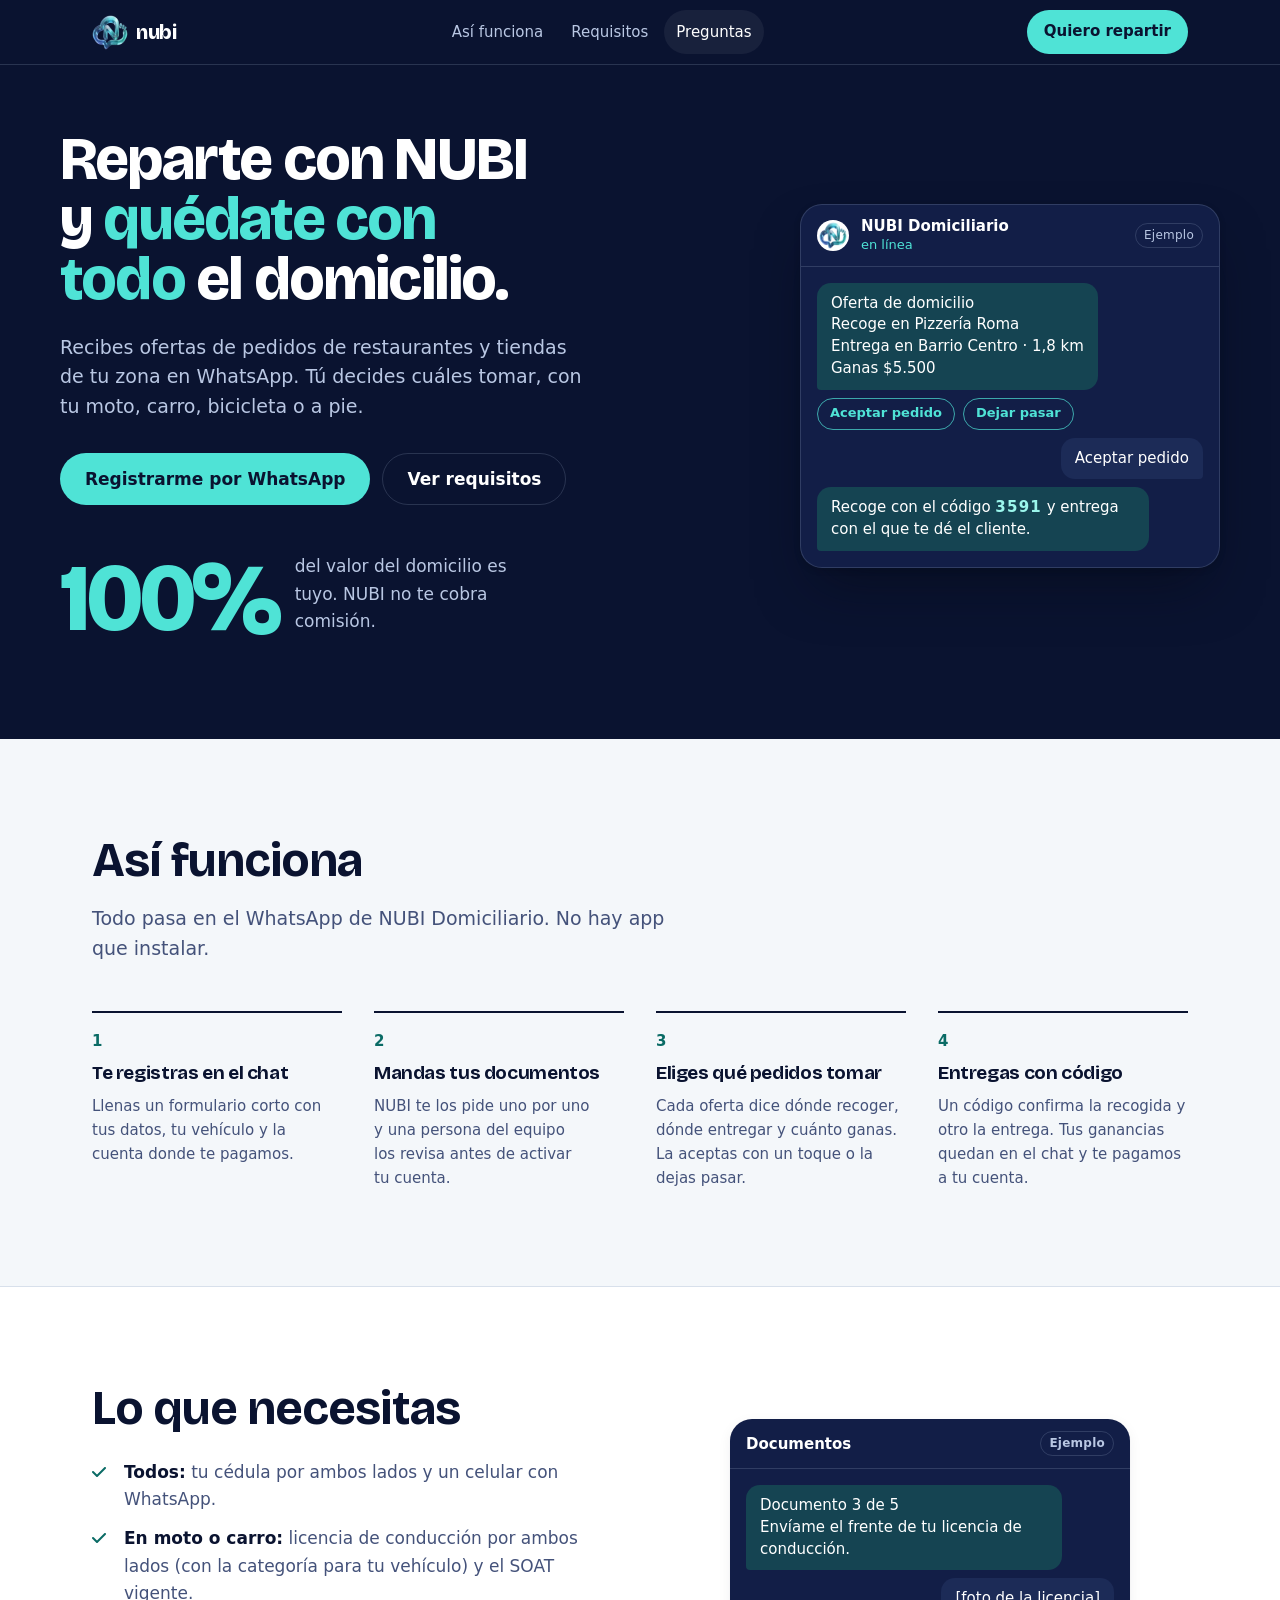
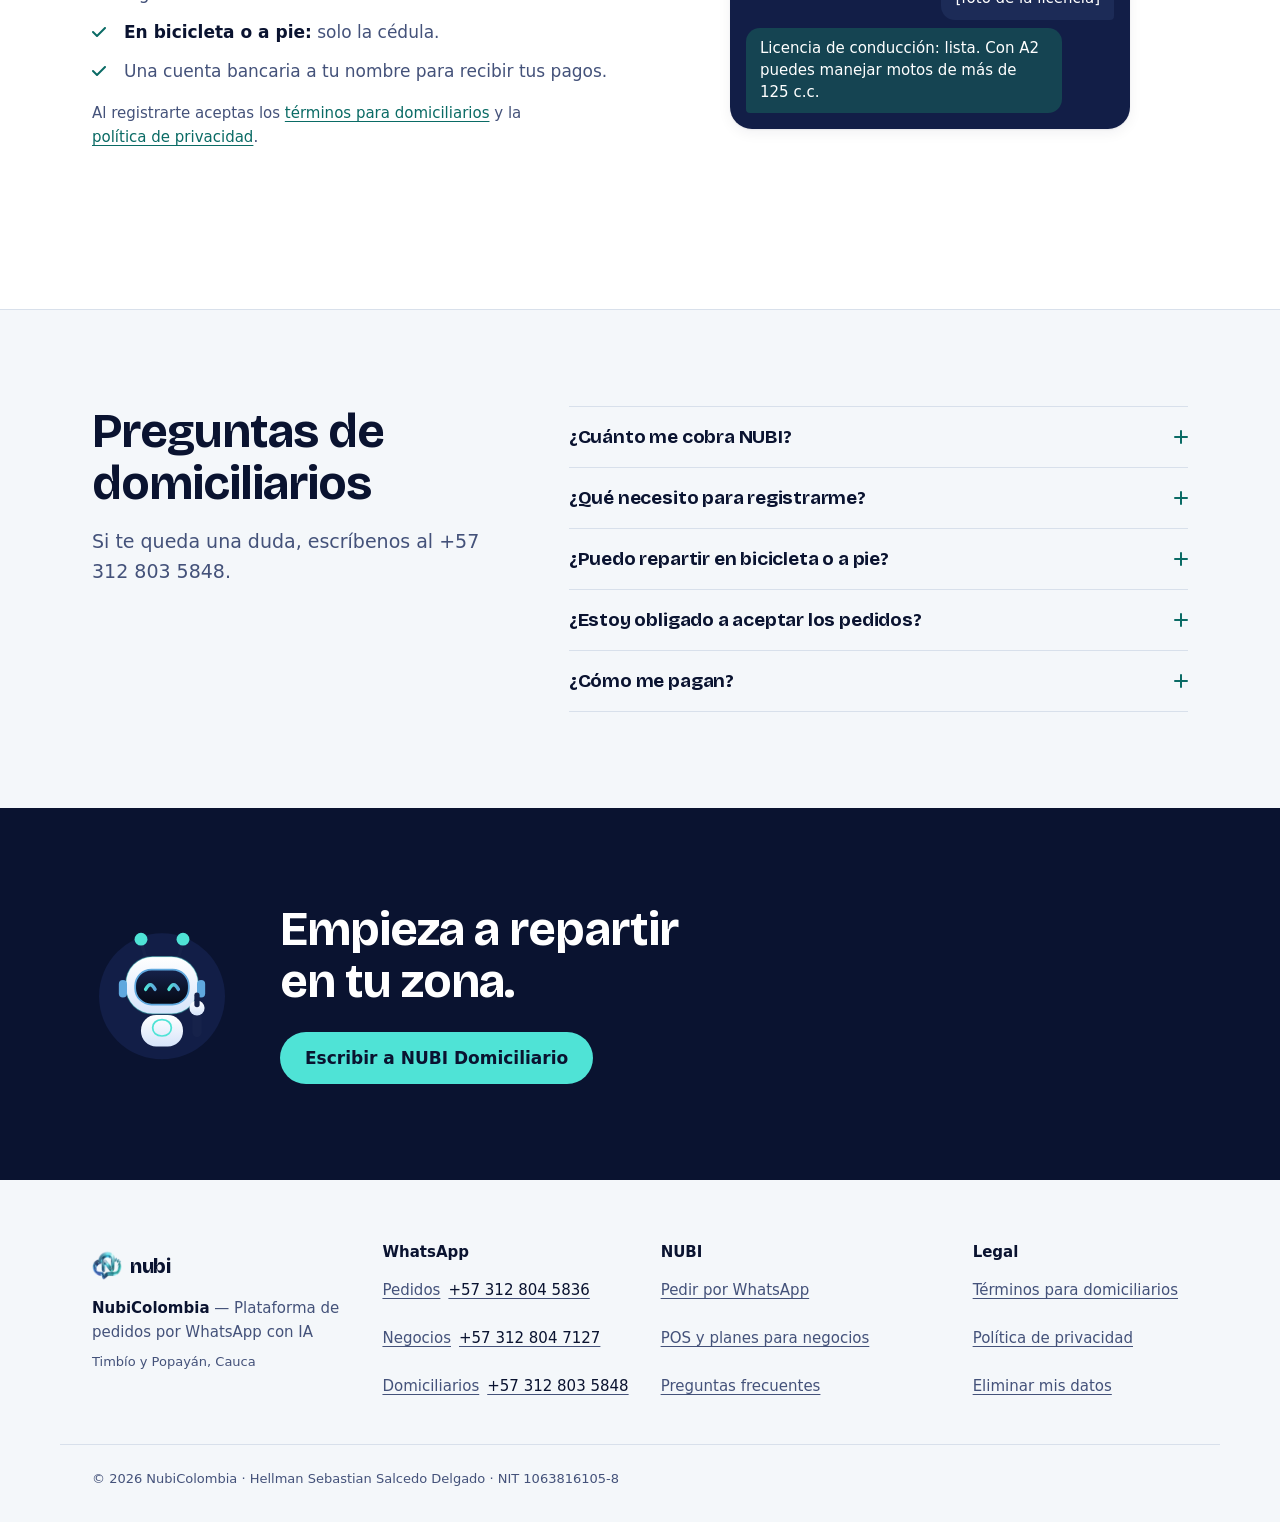
==== domiciliarios.html @ 4eaf1a68 "feat(sitio): páginas de negocios y domiciliarios, formas de pedir, preguntas frecuentes y SEO local " ====
<!doctype html>
<html lang="es-CO">
<head>
  <meta charset="UTF-8" />
  <meta name="viewport" content="width=device-width, initial-scale=1.0" />
  <meta name="color-scheme" content="light" />
  <script>document.documentElement.classList.add("js");</script>
  <title>Trabaja como domiciliario en Timbío y Popayán · NUBI</title>
  <meta name="description" content="Reparte con tu moto, carro, bicicleta o a pie y quédate con el 100% del domicilio: NUBI no cobra comisión. Te registras por WhatsApp y eliges qué pedidos tomar." />
  <link rel="canonical" href="https://nubicolombia.com/domiciliarios" />
  <meta name="robots" content="index, follow, max-image-preview:large" />

  <meta property="og:url" content="https://nubicolombia.com/domiciliarios" />
  <meta property="og:type" content="website" />
  <meta property="og:site_name" content="NubiColombia" />
  <meta property="og:locale" content="es_CO" />
  <meta property="og:title" content="Reparte con NUBI y quédate con el 100% del domicilio" />
  <meta property="og:description" content="Sin comisión. Te registras por WhatsApp y eliges qué pedidos tomar." />
  <meta property="og:image" content="https://nubicolombia.com/assets/og-cover.jpg" />
  <meta property="og:image:width" content="1200" />
  <meta property="og:image:height" content="630" />
  <meta name="twitter:card" content="summary_large_image" />
  <meta name="twitter:title" content="Reparte con NUBI" />
  <meta name="twitter:description" content="Quédate con el 100% del domicilio. Sin comisión." />
  <meta name="twitter:image" content="https://nubicolombia.com/assets/og-cover.jpg" />

  <meta name="theme-color" content="#0A1330" />
  <meta name="nubi-api" content="https://jaybird-dominion-habitant.ngrok-free.dev" />
  <link rel="icon" href="assets/favicon-32.png" sizes="32x32" type="image/png" />
  <link rel="apple-touch-icon" href="assets/apple-touch-icon.png" />
  <link rel="preload" href="assets/fonts/bricolage-grotesque-latin-v2.woff2" as="font" type="font/woff2" crossorigin />
  <link rel="stylesheet" href="styles.css" />

  <script type="application/ld+json">
  {
    "@context": "https://schema.org",
    "@graph": [
      {
        "@type": "BreadcrumbList",
        "itemListElement": [
          { "@type": "ListItem", "position": 1, "name": "Inicio", "item": "https://nubicolombia.com/" },
          { "@type": "ListItem", "position": 2, "name": "Domiciliarios", "item": "https://nubicolombia.com/domiciliarios" }
        ]
      },
      {
        "@type": "FAQPage",
        "mainEntity": [
          { "@type": "Question", "name": "¿Cuánto me cobra NUBI?", "acceptedAnswer": { "@type": "Answer", "text": "Nada. Te quedas con el 100% del valor del domicilio; NUBI no te cobra comisión." } },
          { "@type": "Question", "name": "¿Qué necesito para registrarme?", "acceptedAnswer": { "@type": "Answer", "text": "Tu cédula por ambos lados. Si repartes en moto o carro, también tu licencia de conducción por ambos lados y el SOAT vigente. Una persona del equipo revisa tus documentos antes de activar tu cuenta." } },
          { "@type": "Question", "name": "¿Puedo repartir en bicicleta o a pie?", "acceptedAnswer": { "@type": "Answer", "text": "Sí. En bicicleta o a pie solo necesitas tu cédula." } },
          { "@type": "Question", "name": "¿Estoy obligado a aceptar los pedidos?", "acceptedAnswer": { "@type": "Answer", "text": "No. Cada oferta te muestra dónde recoger, dónde entregar y cuánto ganas, y tú decides si la tomas o la dejas pasar." } },
          { "@type": "Question", "name": "¿Cómo me pagan?", "acceptedAnswer": { "@type": "Answer", "text": "Ves tus ganancias en el chat y te pagamos a la cuenta bancaria que registras, que confirmas tú mismo por WhatsApp." } }
        ]
      }
    ]
  }
  </script>
</head>
<body>
  <a class="skip-link" href="#contenido">Saltar al contenido</a>

  <nav class="site-nav" aria-label="Principal">
    <div class="nav-inner">
      <a class="logo" href="/" aria-label="NUBI, inicio">
        <img src="assets/logo-nubi-72.webp" alt="" width="36" height="35" />
        <span>nubi</span>
      </a>
      <div class="nav-links">
        <a href="#asi-funciona">Así funciona</a>
        <a href="#requisitos">Requisitos</a>
        <a href="#preguntas">Preguntas</a>
      </div>
      <a class="btn btn-primary btn-small" data-wa-text="Hola, quiero ser domiciliario en NUBI" data-wa-channel="domiciliarios" href="https://wa.me/573128035848?text=Hola%2C%20quiero%20ser%20domiciliario%20en%20NUBI" target="_blank" rel="noopener">Quiero repartir</a>
    </div>
  </nav>

  <main id="contenido" tabindex="-1">

    <header class="page-hero band-night">
      <div class="page-hero-inner">
        <div>
          <h1>Reparte con NUBI y <em>quédate con todo</em> el domicilio.</h1>
          <p class="hero-sub">Recibes ofertas de pedidos de restaurantes y tiendas de tu zona en WhatsApp. Tú decides cuáles tomar, con tu moto, carro, bicicleta o a pie.</p>
          <div class="hero-ctas">
            <a class="btn btn-primary" data-wa-text="Hola, quiero ser domiciliario en NUBI" data-wa-channel="domiciliarios" href="https://wa.me/573128035848?text=Hola%2C%20quiero%20ser%20domiciliario%20en%20NUBI" target="_blank" rel="noopener">Registrarme por WhatsApp</a>
            <a class="btn btn-ghost" href="#requisitos">Ver requisitos</a>
          </div>
          <div class="big-fact-wrap" style="margin-top: var(--s-7)">
            <span class="big-fact">100%</span>
            <p>del valor del domicilio es tuyo. NUBI no te cobra comisión.</p>
          </div>
        </div>
        <div aria-hidden="true">
          <div class="chat">
            <div class="chat-head">
              <img src="assets/logo-nubi-72.webp" alt="" width="32" height="31" />
              <div class="chat-id"><span class="chat-name">NUBI Domiciliario</span><span class="chat-status">en línea</span></div>
              <span class="chat-tag">Ejemplo</span>
            </div>
            <div class="screen-body">
              <div class="bubble out">Oferta de domicilio<br />Recoge en Pizzería Roma<br />Entrega en Barrio Centro · 1,8 km<br />Ganas $5.500</div>
              <div class="option-row"><span class="option">Aceptar pedido</span><span class="option">Dejar pasar</span></div>
              <div class="bubble in">Aceptar pedido</div>
              <div class="bubble out">Recoge con el código <b class="code-inline">3591</b> y entrega con el que te dé el cliente.</div>
            </div>
          </div>
        </div>
      </div>
    </header>

    <section id="asi-funciona" class="section" aria-labelledby="how-title">
      <div class="wrap">
        <div class="section-head">
          <h2 id="how-title">Así funciona</h2>
          <p>Todo pasa en el WhatsApp de NUBI Domiciliario. No hay app que instalar.</p>
        </div>
        <ol class="journey">
          <li>
            <h3>Te registras en el chat</h3>
            <p>Llenas un formulario corto con tus datos, tu vehículo y la cuenta donde te pagamos.</p>
          </li>
          <li>
            <h3>Mandas tus documentos</h3>
            <p>NUBI te los pide uno por uno y una persona del equipo los revisa antes de activar tu cuenta.</p>
          </li>
          <li>
            <h3>Eliges qué pedidos tomar</h3>
            <p>Cada oferta dice dónde recoger, dónde entregar y cuánto ganas. La aceptas con un toque o la dejas pasar.</p>
          </li>
          <li>
            <h3>Entregas con código</h3>
            <p>Un código confirma la recogida y otro la entrega. Tus ganancias quedan en el chat y te pagamos a tu cuenta.</p>
          </li>
        </ol>
      </div>
    </section>

    <section id="requisitos" class="section section-roles" aria-labelledby="req-title">
      <div class="wrap">
        <article class="feature">
          <div class="feature-copy">
            <h2 id="req-title" style="font-size: var(--t-2xl); margin-bottom: var(--s-5)">Lo que necesitas</h2>
            <ul class="check-list">
              <li><b>Todos:</b> tu cédula por ambos lados y un celular con WhatsApp.</li>
              <li><b>En moto o carro:</b> licencia de conducción por ambos lados (con la categoría para tu vehículo) y el SOAT vigente.</li>
              <li><b>En bicicleta o a pie:</b> solo la cédula.</li>
              <li>Una cuenta bancaria a tu nombre para recibir tus pagos.</li>
            </ul>
            <p class="role-note">Al registrarte aceptas los <a href="/terminos-domiciliarios">términos para domiciliarios</a> y la <a href="/privacidad">política de privacidad</a>.</p>
          </div>
          <div class="role-screen" aria-hidden="true">
            <div class="screen">
              <div class="screen-head">Documentos <span class="chat-tag">Ejemplo</span></div>
              <div class="screen-body">
                <div class="bubble out">Documento 3 de 5<br />Envíame el frente de tu licencia de conducción.</div>
                <div class="bubble in">[foto de la licencia]</div>
                <div class="bubble out">Licencia de conducción: lista. Con A2 puedes manejar motos de más de 125 c.c.</div>
              </div>
            </div>
          </div>
        </article>
      </div>
    </section>

    <section id="preguntas" class="section section-faq" aria-labelledby="faq-title">
      <div class="wrap faq-wrap">
        <div class="section-head">
          <h2 id="faq-title">Preguntas de domiciliarios</h2>
          <p>Si te queda una duda, escríbenos al +57 312 803 5848.</p>
        </div>
        <div class="faq">
          <details>
            <summary>¿Cuánto me cobra NUBI?</summary>
            <p>Nada. Te quedas con el 100% del valor del domicilio; NUBI no te cobra comisión.</p>
          </details>
          <details>
            <summary>¿Qué necesito para registrarme?</summary>
            <p>Tu cédula por ambos lados. Si repartes en moto o carro, también tu licencia de conducción por ambos lados y el SOAT vigente. Una persona del equipo revisa tus documentos antes de activar tu cuenta.</p>
          </details>
          <details>
            <summary>¿Puedo repartir en bicicleta o a pie?</summary>
            <p>Sí. En bicicleta o a pie solo necesitas tu cédula.</p>
          </details>
          <details>
            <summary>¿Estoy obligado a aceptar los pedidos?</summary>
            <p>No. Cada oferta te muestra dónde recoger, dónde entregar y cuánto ganas, y tú decides si la tomas o la dejas pasar.</p>
          </details>
          <details>
            <summary>¿Cómo me pagan?</summary>
            <p>Ves tus ganancias en el chat y te pagamos a la cuenta bancaria que registras, que confirmas tú mismo por WhatsApp.</p>
          </details>
        </div>
      </div>
    </section>

    <section class="closing band-night" aria-labelledby="close-title">
      <div class="wrap closing-inner">
        <img class="closing-mascot" src="assets/nubi-bot-static.svg" alt="" width="160" height="160" loading="lazy" decoding="async" />
        <div class="closing-copy">
          <h2 id="close-title">Empieza a repartir en tu zona.</h2>
          <a class="btn btn-primary" data-wa-text="Hola, quiero ser domiciliario en NUBI" data-wa-channel="domiciliarios" href="https://wa.me/573128035848?text=Hola%2C%20quiero%20ser%20domiciliario%20en%20NUBI" target="_blank" rel="noopener">Escribir a NUBI Domiciliario</a>
        </div>
      </div>
    </section>
  </main>

  <footer class="site-footer">
    <div class="wrap footer-grid">
      <div class="footer-brand">
        <a class="logo" href="/" aria-label="NUBI, inicio">
          <img src="assets/logo-nubi-72.webp" alt="" width="30" height="29" loading="lazy" decoding="async" />
          <span>nubi</span>
        </a>
        <p><strong>NubiColombia</strong> — Plataforma de pedidos por WhatsApp con IA</p>
        <p class="footer-where">Timbío y Popayán, Cauca</p>
      </div>
      <div class="footer-col">
        <h2 class="footer-title">WhatsApp</h2>
        <ul>
          <li><a data-wa-text="Hola, quiero pedir algo" href="https://wa.me/573128045836?text=Hola%2C%20quiero%20pedir%20algo" target="_blank" rel="noopener">Pedidos <span data-wa-display="pedidos">+57 312 804 5836</span></a></li>
          <li><a data-wa-text="Hola, quiero registrar mi negocio en NUBI" data-wa-channel="negocios" href="https://wa.me/573128047127?text=Hola%2C%20quiero%20registrar%20mi%20negocio%20en%20NUBI" target="_blank" rel="noopener">Negocios <span data-wa-display="negocios">+57 312 804 7127</span></a></li>
          <li><a data-wa-text="Hola, quiero ser domiciliario en NUBI" data-wa-channel="domiciliarios" href="https://wa.me/573128035848?text=Hola%2C%20quiero%20ser%20domiciliario%20en%20NUBI" target="_blank" rel="noopener">Domiciliarios <span data-wa-display="domiciliarios">+57 312 803 5848</span></a></li>
        </ul>
      </div>
      <div class="footer-col">
        <h2 class="footer-title">NUBI</h2>
        <ul>
          <li><a href="/">Pedir por WhatsApp</a></li>
          <li><a href="/negocios">POS y planes para negocios</a></li>
          <li><a href="/#preguntas">Preguntas frecuentes</a></li>
        </ul>
      </div>
      <div class="footer-col">
        <h2 class="footer-title">Legal</h2>
        <ul>
          <li><a href="/terminos-domiciliarios">Términos para domiciliarios</a></li>
          <li><a href="/privacidad">Política de privacidad</a></li>
          <li><a href="/privacidad#eliminacion">Eliminar mis datos</a></li>
        </ul>
      </div>
    </div>
    <div class="wrap footer-base">© 2026 NubiColombia · Hellman Sebastian Salcedo Delgado · NIT 1063816105-8</div>
  </footer>

  <script src="script.js" defer></script>
</body>
</html>
---- styles.css ----
/* =========================================================================
   NUBI — landing
   Fondo claro para leer al sol en el celular; bandas azul noche (el color
   del logo) en la portada y el cierre. El cian marca acciones y estados.
   Las páginas legales usan legal.css hasta su propio rediseño.
   ========================================================================= */

@font-face {
  font-family: 'Bricolage Grotesque';
  font-style: normal;
  font-weight: 600 800;
  font-display: swap;
  src: url('assets/fonts/bricolage-grotesque-latin-v2.woff2') format('woff2');
  unicode-range: U+0000-00FF, U+0131, U+0152-0153, U+02BB-02BC, U+02C6, U+02DA, U+02DC, U+0304, U+0308, U+0329, U+2000-206F, U+20AC, U+2122, U+2191, U+2193, U+2212, U+2215, U+FEFF, U+FFFD;
}

:root {
  /* Superficies claras */
  --paper: #F4F7FA;
  --surface: #FFFFFF;
  --ink: #0A1330;
  --ink-2: #44527A;
  --line: #D8E0EB;
  --line-strong: #B4C2D6;

  /* Banda noche */
  --night: #0A1330;
  --night-2: #121E47;
  --night-3: #1C2B57;
  --on-night: #FFFFFF;
  --on-night-2: #B9C7E3;
  --line-night: rgba(185, 199, 227, 0.18);

  /* Acción y estado */
  --cyan: #4FE3D6;
  --cyan-soft: #9BF6EC;
  --teal: #0A6B65;
  --teal-strong: #064F4A;
  --bubble-in: #1C2B57;
  --bubble-out: #154452;

  /* Tipografía */
  --font-display: 'Bricolage Grotesque', system-ui, sans-serif;
  --font-body: system-ui, -apple-system, 'Segoe UI', Roboto, 'Helvetica Neue', Arial, sans-serif;
  --t-xs: 0.8125rem;
  --t-sm: 0.9375rem;
  --t-base: 1.0625rem;
  --t-lg: 1.1875rem;
  --t-xl: clamp(1.375rem, 1.15rem + 0.9vw, 1.75rem);
  --t-2xl: clamp(1.875rem, 1.35rem + 2.2vw, 3rem);
  --t-3xl: clamp(2.5rem, 1.5rem + 3.6vw, 4.5rem);

  /* Espacio (escala de 4 px) */
  --s-1: 4px;
  --s-2: 8px;
  --s-3: 12px;
  --s-4: 16px;
  --s-5: 24px;
  --s-6: 32px;
  --s-7: 48px;
  --s-8: 64px;
  --s-9: 96px;
  --gutter: clamp(16px, 4vw, 32px);
  --max: 1160px;

  /* Forma */
  --r-sm: 8px;
  --r-md: 14px;
  --r-lg: 22px;
  --r-pill: 999px;
  --shadow-1: 0 1px 2px rgba(10, 19, 48, 0.06), 0 4px 14px rgba(10, 19, 48, 0.06);
  --shadow-2: 0 2px 6px rgba(5, 9, 20, 0.18), 0 28px 56px -16px rgba(5, 9, 20, 0.55);

  /* Movimiento */
  --ease-out: cubic-bezier(0.16, 1, 0.3, 1);
  --dur-1: 160ms;
  --dur-2: 280ms;
  --dur-3: 420ms;
}

/* ---------- base ---------- */
*, *::before, *::after { box-sizing: border-box; }
html { scroll-behavior: smooth; scroll-padding-top: 80px; -webkit-text-size-adjust: 100%; }
body {
  margin: 0;
  background: var(--paper);
  color: var(--ink);
  font-family: var(--font-body);
  font-size: var(--t-base);
  line-height: 1.6;
  -webkit-font-smoothing: antialiased;
  text-rendering: optimizeLegibility;
}
h1, h2, h3 {
  font-family: var(--font-display);
  font-weight: 700;
  line-height: 1.08;
  letter-spacing: -0.02em;
  text-wrap: balance;
  margin: 0;
}
p { margin: 0; text-wrap: pretty; }
ul, ol { margin: 0; padding: 0; list-style: none; }
img, svg { display: block; max-width: 100%; }
a { color: var(--teal); text-underline-offset: 3px; text-decoration-thickness: 1px; }
a:hover { color: var(--teal-strong); }
button, input { font: inherit; color: inherit; }
::selection { background: var(--cyan); color: var(--night); }
:focus { outline: none; }
:focus-visible { outline: 2px solid var(--teal); outline-offset: 3px; border-radius: var(--r-sm); }
.band-night :focus-visible, .site-nav :focus-visible { outline-color: var(--cyan); }
main:focus { outline: none; }

.sr-only {
  position: absolute; width: 1px; height: 1px; padding: 0; margin: -1px;
  overflow: hidden; clip: rect(0 0 0 0); white-space: nowrap; border: 0;
}
.wrap { max-width: var(--max); margin: 0 auto; padding: 0 var(--gutter); }

.skip-link {
  position: absolute; left: var(--s-4); top: var(--s-3); z-index: 100;
  padding: var(--s-3) var(--s-4); border-radius: var(--r-sm);
  background: var(--cyan); color: var(--night); font-weight: 600; text-decoration: none;
  transform: translateY(-160%);
  transition: transform var(--dur-1) var(--ease-out);
}
.skip-link:focus { transform: none; }

/* ---------- botones ---------- */
.btn {
  display: inline-flex;
  align-items: center;
  justify-content: center;
  gap: var(--s-2);
  min-height: 52px;
  padding: 0 var(--s-5);
  border: 1px solid transparent;
  border-radius: var(--r-pill);
  font-weight: 650;
  font-size: var(--t-base);
  line-height: 1.3;
  text-align: center;
  text-decoration: none;
  cursor: pointer;
  -webkit-tap-highlight-color: transparent;
  transition: background-color var(--dur-1) var(--ease-out), border-color var(--dur-1) var(--ease-out), color var(--dur-1) var(--ease-out), transform var(--dur-1) var(--ease-out);
}
.btn:active { transform: scale(0.97); }
.btn-small { min-height: 44px; padding: 0 var(--s-4); font-size: var(--t-sm); }
/* Primario: cian sobre noche */
.btn-primary { background: var(--cyan); color: var(--night); }
.btn-primary:hover { background: var(--cyan-soft); color: var(--night); }
/* Secundario sobre noche */
.btn-ghost { color: var(--on-night); border-color: var(--line-night); }
.btn-ghost:hover { color: var(--on-night); border-color: var(--on-night-2); background: rgba(255, 255, 255, 0.06); }
/* Primario sobre claro */
.btn-dark { background: var(--night); color: var(--on-night); }
.btn-dark:hover { background: var(--night-3); color: var(--on-night); }

/* ---------- navegación ---------- */
.site-nav {
  position: sticky;
  top: 0;
  z-index: 20;
  background: var(--night);
  border-bottom: 1px solid var(--line-night);
}
.nav-inner {
  display: flex;
  align-items: center;
  justify-content: space-between;
  gap: var(--s-5);
  max-width: var(--max);
  margin: 0 auto;
  padding: var(--s-2) var(--gutter);
  min-height: 64px;
}
.logo {
  display: inline-flex;
  align-items: center;
  gap: var(--s-2);
  min-height: 44px;
  font-family: var(--font-display);
  font-weight: 800;
  font-size: 1.25rem;
  letter-spacing: -0.02em;
  color: var(--on-night);
  text-decoration: none;
}
.logo:hover { color: var(--on-night); }
.nav-links { display: flex; gap: var(--s-1); }
.nav-links a {
  display: inline-flex;
  align-items: center;
  min-height: 44px;
  padding: 0 var(--s-3);
  border-radius: var(--r-pill);
  color: var(--on-night-2);
  font-size: var(--t-sm);
  text-decoration: none;
  transition: color var(--dur-1) var(--ease-out), background-color var(--dur-1) var(--ease-out);
}
.nav-links a:hover, .nav-links a[aria-current="true"] { color: var(--on-night); background: rgba(255, 255, 255, 0.06); }
@media (max-width: 760px) { .nav-links { display: none; } }

/* ---------- banda noche ---------- */
.band-night { background: var(--night); color: var(--on-night); }
.band-night h1, .band-night h2 { color: var(--on-night); }

/* ---------- portada ---------- */
.hero { padding: var(--s-8) var(--gutter) var(--s-9); }
.hero-inner {
  max-width: var(--max);
  margin: 0 auto;
  display: grid;
  grid-template-columns: minmax(0, 1.08fr) minmax(0, 0.92fr);
  grid-template-areas: "head chat" "copy chat";
  grid-template-rows: auto 1fr;
  column-gap: var(--s-8);
  row-gap: var(--s-5);
  align-items: start;
}
.hero-head { grid-area: head; }
.hero-copy { grid-area: copy; }
.hero-chat { grid-area: chat; align-self: center; }
.hero h1 {
  font-size: var(--t-3xl);
  font-weight: 800;
  line-height: 0.98;
  letter-spacing: -0.035em;
}
.hero h1 em { font-style: normal; color: var(--cyan); white-space: nowrap; }
.hero-sub { font-size: var(--t-lg); line-height: 1.55; color: var(--on-night-2); max-width: 44ch; }
.hero-ctas { display: flex; flex-wrap: wrap; gap: var(--s-3); margin-top: var(--s-6); }
.hero-proof {
  display: flex;
  flex-wrap: wrap;
  gap: var(--s-2) var(--s-5);
  margin-top: var(--s-6);
  padding-top: var(--s-5);
  border-top: 1px solid var(--line-night);
  font-size: var(--t-sm);
  color: var(--on-night-2);
}
.hero-proof li { display: inline-flex; align-items: center; gap: var(--s-2); }
.hero-proof li::before {
  content: '';
  width: 14px; height: 10px; flex: none;
  background: var(--cyan);
  -webkit-mask: url("data:image/svg+xml,%3Csvg xmlns='http://www.w3.org/2000/svg' viewBox='0 0 14 10'%3E%3Cpath d='M1 5l4 4 8-8' fill='none' stroke='black' stroke-width='2' stroke-linecap='round' stroke-linejoin='round'/%3E%3C/svg%3E") center / contain no-repeat;
          mask: url("data:image/svg+xml,%3Csvg xmlns='http://www.w3.org/2000/svg' viewBox='0 0 14 10'%3E%3Cpath d='M1 5l4 4 8-8' fill='none' stroke='black' stroke-width='2' stroke-linecap='round' stroke-linejoin='round'/%3E%3C/svg%3E") center / contain no-repeat;
}
.hero-doors { display: flex; flex-wrap: wrap; gap: 0 var(--s-5); margin-top: var(--s-3); }
.hero-doors a {
  display: inline-flex; align-items: center; min-height: 44px;
  color: var(--on-night); font-weight: 600; font-size: var(--t-sm);
  text-decoration: underline; text-decoration-color: var(--cyan); text-underline-offset: 5px;
}
.hero-doors a:hover { color: var(--cyan-soft); }

/* ---------- chat ---------- */
.chat {
  max-width: 420px;
  margin-left: auto;
  background: var(--night-2);
  border: 1px solid var(--line-night);
  border-radius: var(--r-lg);
  box-shadow: var(--shadow-2);
  overflow: hidden;
}
.chat-head {
  display: flex;
  align-items: center;
  gap: var(--s-3);
  padding: var(--s-3) var(--s-4);
  border-bottom: 1px solid var(--line-night);
}
.chat-head img { border-radius: 50%; background: var(--surface); padding: 2px; }
.chat-id { display: flex; flex-direction: column; line-height: 1.3; }
.chat-name { font-weight: 650; font-size: var(--t-sm); }
.chat-status { font-size: var(--t-xs); color: var(--cyan); }
.chat-tag {
  margin-left: auto;
  padding: 2px var(--s-2);
  border: 1px solid var(--line-night);
  border-radius: var(--r-pill);
  font-size: 0.75rem;
  letter-spacing: 0.02em;
  color: var(--on-night-2);
}
.chat-body {
  display: flex;
  flex-direction: column;
  gap: var(--s-2);
  height: 400px;
  padding: var(--s-4);
  overflow-y: auto;
  overscroll-behavior: contain;
  scrollbar-width: thin;
  scrollbar-color: var(--night-3) transparent;
}
/* La conversación descansa sobre el campo de texto, como en un chat real */
.chat-body > :first-child { margin-top: auto; }
.bubble {
  max-width: 86%;
  padding: 10px 14px;
  border-radius: var(--r-md);
  font-size: var(--t-sm);
  line-height: 1.45;
  color: var(--on-night);
}
.bubble.in { align-self: flex-end; background: var(--bubble-in); border-bottom-right-radius: 4px; }
.bubble.out { align-self: flex-start; background: var(--bubble-out); color: var(--on-night); border-bottom-left-radius: 4px; }
.code-inline { font-variant-numeric: tabular-nums; letter-spacing: 0.08em; color: var(--cyan-soft); }
.option-row { display: flex; flex-wrap: wrap; gap: var(--s-2); align-self: flex-start; max-width: 90%; }
.option {
  display: inline-flex;
  align-items: center;
  min-height: 32px;
  padding: 0 var(--s-3);
  border: 1px solid color-mix(in srgb, var(--cyan) 70%, transparent);
  border-radius: var(--r-pill);
  font-size: var(--t-xs);
  font-weight: 600;
  color: var(--cyan);
}

.bubble.typing { display: inline-flex; align-items: center; gap: 4px; align-self: flex-start; padding: 12px 14px; background: var(--bubble-out); border-bottom-left-radius: 4px; }
.bubble.typing span { width: 6px; height: 6px; border-radius: 50%; background: rgba(234, 251, 249, 0.6); animation: typingDot 1s ease-in-out infinite; }
.bubble.typing span:nth-child(2) { animation-delay: 0.15s; }
.bubble.typing span:nth-child(3) { animation-delay: 0.3s; }
@keyframes typingDot { 0%, 60%, 100% { transform: translateY(0); opacity: 0.5; } 30% { transform: translateY(-3px); opacity: 1; } }

/* Doble check: enviado -> entregado -> leído (data-state desde script.js) */
.ticks { display: inline-flex; position: relative; width: 20px; height: 11px; margin-left: 6px; vertical-align: middle; }
.tick { position: absolute; top: 0; width: 15px; height: 11px; fill: none; stroke: var(--on-night-2); stroke-width: 1.6; stroke-linecap: round; stroke-linejoin: round; transition: stroke var(--dur-2) ease, opacity var(--dur-1) ease; }
.tick-1 { left: 0; opacity: 0; }
.tick-2 { left: 5px; }
.ticks[data-state="delivered"] .tick-1, .ticks[data-state="read"] .tick-1 { opacity: 1; }
.ticks[data-state="read"] .tick { stroke: var(--cyan-soft); }

/* Entrada de mensajes: el único momento animado de la página */
.js .chat-body .msg { opacity: 0; transform: translateY(8px); }
.chat-body .msg { transition: opacity var(--dur-2) var(--ease-out), transform var(--dur-3) var(--ease-out); }
.js .chat-body .msg.show { opacity: 1; transform: none; }
.bubble.typing.leaving { opacity: 0; transform: scale(0.9); transition-duration: var(--dur-1); }

.chat-form {
  display: flex;
  align-items: center;
  gap: var(--s-2);
  padding: var(--s-3);
  border-top: 1px solid var(--line-night);
}
.chat-input {
  flex: 1;
  min-width: 0;
  min-height: 48px;
  padding: 0 var(--s-4);
  background: var(--night);
  border: 1px solid var(--line-night);
  border-radius: var(--r-pill);
  font-size: 1rem;
  color: var(--on-night);
  caret-color: var(--cyan);
  transition: border-color var(--dur-1) var(--ease-out);
}
.chat-input::placeholder { color: var(--on-night-2); opacity: 1; }
.chat-input:hover { border-color: var(--on-night-2); }
.chat-input:focus-visible { outline: 2px solid var(--cyan); outline-offset: 2px; border-color: transparent; }
.chat-send {
  display: inline-flex;
  align-items: center;
  justify-content: center;
  flex: none;
  width: 48px; height: 48px;
  border: 0;
  border-radius: 50%;
  background: var(--cyan);
  color: var(--night);
  cursor: pointer;
  transition: background-color var(--dur-1) var(--ease-out), transform var(--dur-1) var(--ease-out);
}
.chat-send:hover { background: var(--cyan-soft); }
.chat-send:active { transform: scale(0.94); }
.chat-send svg { width: 20px; height: 20px; }
.chat-hint { padding: 0 var(--s-4) var(--s-3); font-size: var(--t-xs); color: var(--on-night-2); }

/* ---------- servicios ---------- */
.services { background: var(--surface); border-bottom: 1px solid var(--line); }
.services-track {
  display: flex;
  flex-wrap: wrap;
  align-items: center;
  justify-content: center;
  gap: var(--s-2) var(--s-5);
  max-width: var(--max);
  margin: 0 auto;
  padding: var(--s-5) var(--gutter);
  font-family: var(--font-display);
  font-weight: 700;
  font-size: var(--t-xl);
  letter-spacing: -0.02em;
}
.services-track i { width: 6px; height: 6px; border-radius: 50%; background: var(--teal); }
.services-track > i:last-of-type { display: none; }
.marquee-dup { display: none; }

/* ---------- secciones ---------- */
.section { padding: var(--s-9) 0; }
.section-head { max-width: 40rem; margin-bottom: var(--s-7); }
.section-head h2 { font-size: var(--t-2xl); }
.section-head p { margin-top: var(--s-4); font-size: var(--t-lg); color: var(--ink-2); }

/* Cómo funciona: tres momentos de una misma conversación */
.steps {
  display: grid;
  grid-template-columns: repeat(3, minmax(0, 1fr));
  gap: var(--s-6);
  counter-reset: step;
}
.step { counter-increment: step; display: grid; grid-row: span 3; grid-template-rows: subgrid; row-gap: 0; }
.moment {
  display: flex;
  flex-direction: column;
  justify-content: center;
  gap: var(--s-2);
  min-height: 168px;
  padding: var(--s-5);
  margin-bottom: var(--s-5);
  background: var(--night-2);
  border-radius: var(--r-lg);
}
.moment .bubble { max-width: 92%; }
.step h3 { display: flex; align-items: baseline; gap: var(--s-2); font-size: var(--t-xl); margin-bottom: var(--s-2); }
.step h3::before {
  content: counter(step);
  font-family: var(--font-body);
  font-size: var(--t-sm);
  font-weight: 650;
  color: var(--teal);
  font-variant-numeric: tabular-nums;
}
.step p { color: var(--ink-2); max-width: 34ch; }
.steps-note { margin-top: var(--s-5); font-size: var(--t-xs); color: var(--ink-2); }

/* Código de entrega: talón de pedido */
.moment-code { align-items: center; }
.ticket {
  position: relative;
  display: flex;
  flex-direction: column;
  align-items: center;
  gap: var(--s-1);
  min-width: 200px;
  padding: var(--s-4) var(--s-6);
  background: var(--surface);
  color: var(--ink);
  border-radius: var(--r-md);
  -webkit-mask: radial-gradient(circle 9px at 0 50%, transparent 98%, #000) left / 51% 100% no-repeat,
                radial-gradient(circle 9px at 100% 50%, transparent 98%, #000) right / 51% 100% no-repeat;
          mask: radial-gradient(circle 9px at 0 50%, transparent 98%, #000) left / 51% 100% no-repeat,
                radial-gradient(circle 9px at 100% 50%, transparent 98%, #000) right / 51% 100% no-repeat;
}
.ticket-label {
  width: 100%;
  padding-bottom: var(--s-2);
  border-bottom: 1px dashed var(--line-strong);
  text-align: center;
  font-size: var(--t-xs);
  font-weight: 600;
  color: var(--ink-2);
}
.ticket-code {
  font-family: var(--font-display);
  font-weight: 800;
  font-size: 2.5rem;
  line-height: 1.1;
  letter-spacing: 0.18em;
  margin-right: -0.18em;
  font-variant-numeric: tabular-nums;
}

/* Roles: una puerta para cada público */
.section-roles { background: var(--surface); border-block: 1px solid var(--line); }
.role { padding: var(--s-7) 0; border-top: 1px solid var(--line); }
.role:first-of-type { padding-top: 0; border-top: 0; }
.role:last-of-type { padding-bottom: 0; }
.role h3 { font-size: clamp(1.5rem, 1.2rem + 1.2vw, 2.125rem); margin-bottom: var(--s-4); }
.role-list li {
  position: relative;
  padding-left: var(--s-5);
  margin-bottom: var(--s-2);
  color: var(--ink-2);
}
.role-list li::before {
  content: '';
  position: absolute;
  left: 2px; top: 0.7em;
  width: 8px; height: 2px;
  background: var(--teal);
}
.role-client .btn { margin-top: var(--s-5); }
.role-split {
  display: grid;
  grid-template-columns: minmax(0, 1fr) minmax(0, 1fr);
  gap: var(--s-8);
  align-items: center;
}
.role-flip .role-copy { order: 2; }
.role-copy .btn { margin-top: var(--s-5); }
.role-fact {
  margin-bottom: var(--s-4);
  font-family: var(--font-display);
  font-weight: 700;
  font-size: var(--t-xl);
  line-height: 1.3;
  letter-spacing: -0.015em;
  color: var(--ink);
}
.role-note { margin-top: var(--s-4); font-size: var(--t-sm); color: var(--ink-2); max-width: 46ch; }

.screen {
  max-width: 400px;
  margin: 0 auto;
  background: var(--night-2);
  border-radius: var(--r-lg);
  box-shadow: var(--shadow-1);
  overflow: hidden;
  color: var(--on-night);
}
.screen-head {
  display: flex;
  align-items: center;
  gap: var(--s-2);
  padding: var(--s-3) var(--s-4);
  border-bottom: 1px solid var(--line-night);
  font-size: var(--t-sm);
  font-weight: 650;
}
.screen-body { display: flex; flex-direction: column; gap: var(--s-2); padding: var(--s-4); }

/* Por qué: cuatro razones en una lista con reglas */
.why-grid {
  display: grid;
  grid-template-columns: repeat(4, minmax(0, 1fr));
  gap: var(--s-6);
}
.why-item { padding-top: var(--s-4); border-top: 2px solid var(--ink); }
.why-item h3 { font-size: var(--t-lg); line-height: 1.3; margin-bottom: var(--s-2); }
.why-item p { font-size: var(--t-sm); color: var(--ink-2); }

/* Cierre */
.closing { padding: var(--s-9) 0; }
.closing-inner {
  display: grid;
  grid-template-columns: auto minmax(0, 1fr) auto;
  gap: var(--s-7);
  align-items: center;
}
.closing-mascot { width: 140px; height: 140px; }
.closing-copy h2 { font-size: var(--t-2xl); margin-bottom: var(--s-5); max-width: 18ch; }
.closing-qr { margin: 0; display: flex; flex-direction: column; align-items: center; gap: var(--s-3); max-width: 170px; text-align: center; }
.closing-qr img { width: 132px; height: 132px; padding: var(--s-2); background: var(--surface); border-radius: var(--r-md); }
.closing-qr figcaption { font-size: var(--t-xs); color: var(--on-night-2); }

/* ---------- pie ---------- */
.site-footer { padding: var(--s-8) 0 var(--s-6); background: var(--paper); font-size: var(--t-sm); color: var(--ink-2); }
.site-footer .logo { color: var(--ink); }
.footer-grid {
  display: grid;
  grid-template-columns: 1.2fr 1fr 1.3fr 1fr;
  gap: var(--s-6);
}
.footer-brand p { margin-top: var(--s-2); max-width: 30ch; }
.footer-brand strong { color: var(--ink); }
.footer-title {
  font-family: var(--font-body);
  font-size: var(--t-sm);
  font-weight: 650;
  letter-spacing: 0;
  color: var(--ink);
  margin-bottom: var(--s-2);
}
.footer-col li { margin-bottom: var(--s-1); line-height: 1.5; }
.footer-col a { display: inline-flex; align-items: center; gap: var(--s-2); min-height: 44px; color: var(--ink-2); }
.footer-col a:hover { color: var(--teal-strong); }
.footer-col a span[data-wa-display] { color: var(--ink); font-variant-numeric: tabular-nums; white-space: nowrap; }
.footer-col li:not(:has(a)) { padding: var(--s-2) 0; }
.footer-base { margin-top: var(--s-6); padding-top: var(--s-5); border-top: 1px solid var(--line); font-size: var(--t-xs); }

/* ---------- portada: dónde estamos ---------- */
.hero-where { margin-top: var(--s-4); font-size: var(--t-sm); color: var(--on-night-2); }
.hero-where strong { color: var(--on-night); font-weight: 650; }

/* ---------- formas de pedir ---------- */
.ways { display: grid; grid-template-columns: repeat(3, minmax(0, 1fr)); gap: var(--s-6); }
.way { display: grid; grid-row: span 3; grid-template-rows: subgrid; row-gap: 0; }
.way h3 { font-size: var(--t-xl); margin-bottom: var(--s-2); }
.way p { color: var(--ink-2); max-width: 36ch; }

/* Nota de voz: play, onda y duración */
.bubble.voice { display: flex; align-items: center; gap: var(--s-2); min-width: 210px; }
.voice-play { width: 16px; height: 16px; flex: none; fill: var(--on-night); }
.voice-wave { flex: 1; height: 22px; fill: none; stroke: var(--on-night-2); stroke-width: 2.4; stroke-linecap: round; }
.voice-time { font-size: var(--t-xs); color: var(--on-night-2); font-variant-numeric: tabular-nums; }

/* Arma tu pedido: lista de productos con cantidad */
.pick { background: var(--night); border: 1px solid var(--line-night); border-radius: var(--r-md); overflow: hidden; font-size: var(--t-sm); color: var(--on-night); }
.pick-head { padding: var(--s-2) var(--s-3); border-bottom: 1px solid var(--line-night); font-weight: 650; font-size: var(--t-xs); color: var(--on-night-2); }
.pick-row { display: grid; grid-template-columns: 1fr auto 28px; align-items: center; gap: var(--s-3); padding: var(--s-2) var(--s-3); border-bottom: 1px solid var(--line-night); }
.pick-row b { font-weight: 600; font-variant-numeric: tabular-nums; }
.pick-qty { display: inline-grid; place-items: center; width: 28px; height: 28px; border-radius: 50%; background: var(--cyan); color: var(--night); font-weight: 700; font-size: var(--t-xs); font-variant-numeric: tabular-nums; }
.pick-row.total { border-bottom: 0; font-weight: 650; }

/* ---------- acciones de cada rol ---------- */
.role-actions { display: flex; flex-wrap: wrap; align-items: center; gap: var(--s-3) var(--s-5); margin-top: var(--s-5); }
.role-actions .btn { margin-top: 0; }
.link-more { display: inline-flex; align-items: center; gap: var(--s-2); min-height: 44px; font-weight: 650; }
.link-more::after { content: ''; width: 14px; height: 10px; background: currentColor;
  -webkit-mask: url("data:image/svg+xml,%3Csvg xmlns='http://www.w3.org/2000/svg' viewBox='0 0 14 10'%3E%3Cpath d='M1 5h11M8 1l4 4-4 4' fill='none' stroke='black' stroke-width='1.8' stroke-linecap='round' stroke-linejoin='round'/%3E%3C/svg%3E") center / contain no-repeat;
          mask: url("data:image/svg+xml,%3Csvg xmlns='http://www.w3.org/2000/svg' viewBox='0 0 14 10'%3E%3Cpath d='M1 5h11M8 1l4 4-4 4' fill='none' stroke='black' stroke-width='1.8' stroke-linecap='round' stroke-linejoin='round'/%3E%3C/svg%3E") center / contain no-repeat;
  transition: transform var(--dur-1) var(--ease-out); }
.link-more:hover::after { transform: translateX(3px); }
.band-night .link-more { color: var(--on-night); }
.band-night .link-more:hover { color: var(--cyan-soft); }

/* ---------- preguntas frecuentes ---------- */
.faq-wrap { display: grid; grid-template-columns: minmax(0, 0.8fr) minmax(0, 1.2fr); gap: var(--s-8); align-items: start; }
.faq-wrap .section-head { margin-bottom: 0; position: sticky; top: 96px; }
.faq { border-top: 1px solid var(--line); }
.faq details { border-bottom: 1px solid var(--line); }
.faq summary {
  display: flex; align-items: center; justify-content: space-between; gap: var(--s-4);
  min-height: 60px; padding: var(--s-3) 0; cursor: pointer; list-style: none;
  font-family: var(--font-display); font-weight: 700; font-size: var(--t-lg); line-height: 1.3; letter-spacing: -0.01em;
}
.faq summary::-webkit-details-marker { display: none; }
.faq summary::after {
  content: ''; flex: none; width: 14px; height: 14px; background: var(--teal);
  -webkit-mask: url("data:image/svg+xml,%3Csvg xmlns='http://www.w3.org/2000/svg' viewBox='0 0 14 14'%3E%3Cpath d='M7 1v12M1 7h12' fill='none' stroke='black' stroke-width='2' stroke-linecap='round'/%3E%3C/svg%3E") center / contain no-repeat;
          mask: url("data:image/svg+xml,%3Csvg xmlns='http://www.w3.org/2000/svg' viewBox='0 0 14 14'%3E%3Cpath d='M7 1v12M1 7h12' fill='none' stroke='black' stroke-width='2' stroke-linecap='round'/%3E%3C/svg%3E") center / contain no-repeat;
  transition: transform var(--dur-2) var(--ease-out);
}
.faq details[open] summary::after { transform: rotate(45deg); }
.faq summary:hover { color: var(--teal-strong); }
.faq details p { padding: 0 0 var(--s-5); color: var(--ink-2); max-width: 60ch; }

.footer-where { margin-top: var(--s-2); font-size: var(--t-xs); }

/* =========================================================================
   Páginas de público: negocios y domiciliarios
   ========================================================================= */
.page-hero { padding: var(--s-8) var(--gutter) var(--s-9); }
.page-hero-inner {
  max-width: var(--max); margin: 0 auto;
  display: grid; grid-template-columns: minmax(0, 1fr) minmax(0, 0.95fr); gap: var(--s-8); align-items: center;
}
.page-hero h1 { font-size: clamp(2.25rem, 1.4rem + 3vw, 3.75rem); font-weight: 800; line-height: 1; letter-spacing: -0.03em; }
.page-hero h1 em { font-style: normal; color: var(--cyan); }
.page-hero .hero-sub { margin-top: var(--s-5); }

/* Bloques de función: texto y una pantalla de ejemplo, alternados */
.feature { display: grid; grid-template-columns: minmax(0, 1fr) minmax(0, 1fr); gap: var(--s-8); align-items: center; padding: var(--s-7) 0; border-top: 1px solid var(--line); }
.feature:first-of-type { border-top: 0; padding-top: 0; }
.feature-flip .feature-copy { order: 2; }
.feature h3 { font-size: clamp(1.5rem, 1.2rem + 1.2vw, 2.125rem); margin-bottom: var(--s-4); }
.feature-copy > p { color: var(--ink-2); max-width: 46ch; margin-bottom: var(--s-4); }
.feature-tag { display: inline-block; margin-top: var(--s-4); padding: 4px var(--s-3); border: 1px solid var(--line-strong); border-radius: var(--r-pill); font-size: var(--t-xs); font-weight: 600; color: var(--ink-2); }

/* POS de ejemplo: talón de la cuenta de una mesa */
.pos-mock { max-width: 400px; margin: 0 auto; background: var(--night-2); border-radius: var(--r-lg); box-shadow: var(--shadow-1); overflow: hidden; color: var(--on-night); }
.pos-mock-body { padding: var(--s-4); display: flex; flex-direction: column; gap: var(--s-3); }
.tables { display: grid; grid-template-columns: repeat(4, 1fr); gap: var(--s-2); }
.table-dot { display: grid; place-items: center; height: 44px; border-radius: var(--r-sm); border: 1px dashed var(--line-night); font-family: var(--font-display); font-weight: 700; font-size: var(--t-sm); color: var(--on-night-2); }
.table-dot.busy { border: 1px solid var(--cyan); background: rgba(79, 227, 214, 0.12); color: var(--on-night); }
.table-dot.paying { border: 1px solid var(--cyan-soft); background: rgba(155, 246, 236, 0.06); color: var(--cyan-soft); }
.bill { background: var(--surface); color: var(--ink); border-radius: var(--r-md); padding: var(--s-3) var(--s-4); font-size: var(--t-sm); }
.bill-head { display: flex; justify-content: space-between; padding-bottom: var(--s-2); margin-bottom: var(--s-2); border-bottom: 1px dashed var(--line-strong); font-weight: 650; }
.bill-row { display: flex; justify-content: space-between; gap: var(--s-3); padding: 2px 0; color: var(--ink-2); }
.bill-row b { color: var(--ink); font-weight: 600; font-variant-numeric: tabular-nums; }
.bill-row small { display: block; font-size: var(--t-xs); color: var(--teal); }
.bill-total { display: flex; justify-content: space-between; margin-top: var(--s-2); padding-top: var(--s-2); border-top: 1px solid var(--line); font-family: var(--font-display); font-weight: 800; font-size: var(--t-lg); font-variant-numeric: tabular-nums; }
.pay-split { display: flex; flex-wrap: wrap; gap: var(--s-2); }

/* Ventas del día: barras dibujadas a mano (sin librerías) */
.mini-chart { width: 100%; height: 120px; }
.mini-chart .bar { fill: var(--cyan); }
.mini-chart .bar.past { fill: var(--bubble-out); }
.mini-chart .base { stroke: var(--line-night); stroke-width: 1; }
.mini-legend { display: flex; justify-content: space-between; font-size: var(--t-xs); color: var(--on-night-2); font-variant-numeric: tabular-nums; }
.stat-line { display: flex; align-items: baseline; justify-content: space-between; gap: var(--s-3); }
.stat-line strong { font-family: var(--font-display); font-weight: 800; font-size: 1.75rem; letter-spacing: -0.02em; font-variant-numeric: tabular-nums; }
.stat-line span { font-size: var(--t-xs); color: var(--on-night-2); }
.stat-line .up { color: var(--cyan-soft); font-weight: 650; }

/* Lista con check en claro */
.check-list li { position: relative; padding-left: var(--s-6); margin-bottom: var(--s-3); color: var(--ink-2); }
.check-list li::before {
  content: ''; position: absolute; left: 0; top: 0.45em; width: 14px; height: 10px; background: var(--teal);
  -webkit-mask: url("data:image/svg+xml,%3Csvg xmlns='http://www.w3.org/2000/svg' viewBox='0 0 14 10'%3E%3Cpath d='M1 5l4 4 8-8' fill='none' stroke='black' stroke-width='2' stroke-linecap='round' stroke-linejoin='round'/%3E%3C/svg%3E") center / contain no-repeat;
          mask: url("data:image/svg+xml,%3Csvg xmlns='http://www.w3.org/2000/svg' viewBox='0 0 14 10'%3E%3Cpath d='M1 5l4 4 8-8' fill='none' stroke='black' stroke-width='2' stroke-linecap='round' stroke-linejoin='round'/%3E%3C/svg%3E") center / contain no-repeat;
}
.check-list b { color: var(--ink); font-weight: 650; }

/* Planes: columnas comparables, en el celular se deslizan */
.plans { display: grid; grid-template-columns: repeat(5, minmax(0, 1fr)); gap: var(--s-3); align-items: stretch; }
.plan { display: flex; flex-direction: column; padding: var(--s-5); background: var(--surface); border: 1px solid var(--line); border-radius: var(--r-lg); }
.plan.featured { border: 2px solid var(--night); }
.plan-name { font-family: var(--font-display); font-weight: 800; font-size: var(--t-xl); letter-spacing: -0.02em; }
.plan-for { margin-top: var(--s-1); min-height: 4.2em; font-size: var(--t-xs); color: var(--ink-2); line-height: 1.4; }
.plan-price { margin-top: var(--s-4); font-family: var(--font-display); font-weight: 800; font-size: 1.875rem; letter-spacing: -0.02em; font-variant-numeric: tabular-nums; line-height: 1.1; }
.plan-price small { display: block; margin-top: 2px; font-family: var(--font-body); font-weight: 400; font-size: var(--t-xs); color: var(--ink-2); letter-spacing: 0; }
.plan ul { margin-top: var(--s-4); padding-top: var(--s-4); border-top: 1px solid var(--line); font-size: var(--t-sm); flex: 1; }
.plan li { position: relative; padding-left: var(--s-5); margin-bottom: var(--s-2); color: var(--ink-2); line-height: 1.45; }
.plan li::before { content: ''; position: absolute; left: 2px; top: 0.65em; width: 8px; height: 2px; background: var(--teal); }
.plan li.lead { padding-left: 0; color: var(--ink); font-weight: 650; }
.plan li.lead::before { display: none; }
.plans-note { margin-top: var(--s-5); font-size: var(--t-sm); color: var(--ink-2); max-width: 70ch; }
.plans-note a { font-weight: 650; }

/* Pasos del registro de domiciliario */
.journey { display: grid; grid-template-columns: repeat(4, minmax(0, 1fr)); gap: var(--s-6); counter-reset: j; }
.journey li { counter-increment: j; padding-top: var(--s-4); border-top: 2px solid var(--ink); }
.journey li::before { content: counter(j); display: block; margin-bottom: var(--s-2); font-weight: 650; font-size: var(--t-sm); color: var(--teal); font-variant-numeric: tabular-nums; }
.journey h3 { font-size: var(--t-lg); line-height: 1.3; margin-bottom: var(--s-2); }
.journey p { font-size: var(--t-sm); color: var(--ink-2); }

.big-fact { font-family: var(--font-display); font-weight: 800; font-size: clamp(3.5rem, 2rem + 6vw, 6rem); line-height: 0.9; letter-spacing: -0.04em; color: var(--cyan); }
.big-fact-wrap { display: flex; align-items: flex-end; gap: var(--s-4); }
.big-fact-wrap p { max-width: 22ch; padding-bottom: var(--s-2); color: var(--on-night-2); }

@media (max-width: 1020px) {
  .plans { grid-template-columns: repeat(5, minmax(240px, 1fr)); overflow-x: auto; scroll-snap-type: x mandatory; padding-bottom: var(--s-3); margin-inline: calc(var(--gutter) * -1); padding-inline: var(--gutter); scrollbar-width: thin; }
  .plan { scroll-snap-align: start; }
  .journey { grid-template-columns: repeat(2, minmax(0, 1fr)); }
}
@media (max-width: 900px) {
  .ways { grid-template-columns: minmax(0, 1fr); gap: var(--s-7); }
  .way { grid-row: auto; grid-template-rows: none; }
  .faq-wrap { grid-template-columns: minmax(0, 1fr); gap: var(--s-5); }
  .faq-wrap .section-head { position: static; }
  .page-hero-inner { grid-template-columns: minmax(0, 1fr); gap: var(--s-7); }
  .feature { grid-template-columns: minmax(0, 1fr); gap: var(--s-6); }
  .feature-flip .feature-copy { order: 0; }
}
@media (max-width: 600px) {
  .page-hero { padding: var(--s-6) var(--gutter) var(--s-8); }
  .journey { grid-template-columns: minmax(0, 1fr); gap: var(--s-5); }
  .role-actions .btn { width: 100%; }
  .bubble.voice { min-width: 0; }
}

/* ---------- contenido del admin de Nubi ---------- */
.announce {
  position: relative; z-index: 60;
  display: flex; flex-wrap: wrap; align-items: center; justify-content: center; gap: var(--s-1) var(--s-4);
  padding: var(--s-3) var(--gutter); text-align: center;
  background: var(--night-3); color: var(--on-night);
  font-size: var(--t-sm); line-height: 1.4;
}
.announce mark { background: rgba(79, 227, 214, 0.2); color: inherit; padding: 0 0.2em; border-radius: 4px; }
.announce a { color: var(--cyan); font-weight: 600; white-space: nowrap; }
.preview-badge {
  position: fixed; left: 50%; bottom: var(--s-4); transform: translateX(-50%); z-index: 100;
  padding: var(--s-2) var(--s-4); border-radius: var(--r-pill);
  background: #F5B041; color: #1A1300; font-weight: 600; font-size: var(--t-xs);
  box-shadow: var(--shadow-1);
}

/* ---------- responsive ---------- */
@media (max-width: 1020px) {
  .why-grid { grid-template-columns: repeat(2, minmax(0, 1fr)); }
  .footer-grid { grid-template-columns: 1fr 1fr; }
  .closing-inner { grid-template-columns: auto minmax(0, 1fr); }
  .closing-qr { display: none; }
}

@media (max-width: 900px) {
  .hero { padding: var(--s-6) var(--gutter) var(--s-8); }
  .hero-inner {
    grid-template-columns: minmax(0, 1fr);
    grid-template-areas: "head" "chat" "copy";
    grid-template-rows: none;
    row-gap: var(--s-5);
  }
  .chat { margin: 0 auto; }
  .chat-body { height: 400px; }
  .steps { grid-template-columns: minmax(0, 1fr); gap: var(--s-7); }
  .step { grid-row: auto; grid-template-rows: none; grid-template-columns: minmax(0, 1fr) minmax(0, 1fr); column-gap: var(--s-6); align-items: center; }
  .step .moment { grid-row: span 2; margin-bottom: 0; min-height: 0; }
  .role-split { grid-template-columns: minmax(0, 1fr); gap: var(--s-6); }
  .role-flip .role-copy { order: 0; }
}

@media (max-width: 600px) {
  .section { padding: var(--s-8) 0; }
  .hero h1 { font-size: clamp(2.25rem, 10.5vw, 3rem); }
  .chat-body { height: 300px; padding: var(--s-3); }
  .msg-extra { display: none !important; }
  .step { display: block; }
  .step .moment { margin-bottom: var(--s-4); }
  .hero-ctas .btn { flex: 1 1 100%; }
  .hero-proof { flex-direction: column; }
  .role-client .btn, .role-copy .btn, .closing-copy .btn { width: 100%; }
  .closing-inner { grid-template-columns: minmax(0, 1fr); gap: var(--s-5); text-align: left; }
  .closing-mascot { width: 96px; height: 96px; }
  .why-grid { grid-template-columns: minmax(0, 1fr); gap: var(--s-5); }
  .footer-grid { grid-template-columns: minmax(0, 1fr); gap: var(--s-5); }
  .services-track { justify-content: flex-start; font-size: var(--t-lg); }
}

@media (hover: none) {
  .btn:hover, .chat-send:hover { transform: none; }
}

@media (prefers-reduced-motion: reduce) {
  html { scroll-behavior: auto; }
  *, *::before, *::after { transition-duration: 1ms !important; }
  .bubble.typing span { animation: none; opacity: 0.8; }
  .btn:active, .chat-send:active { transform: none; }
}
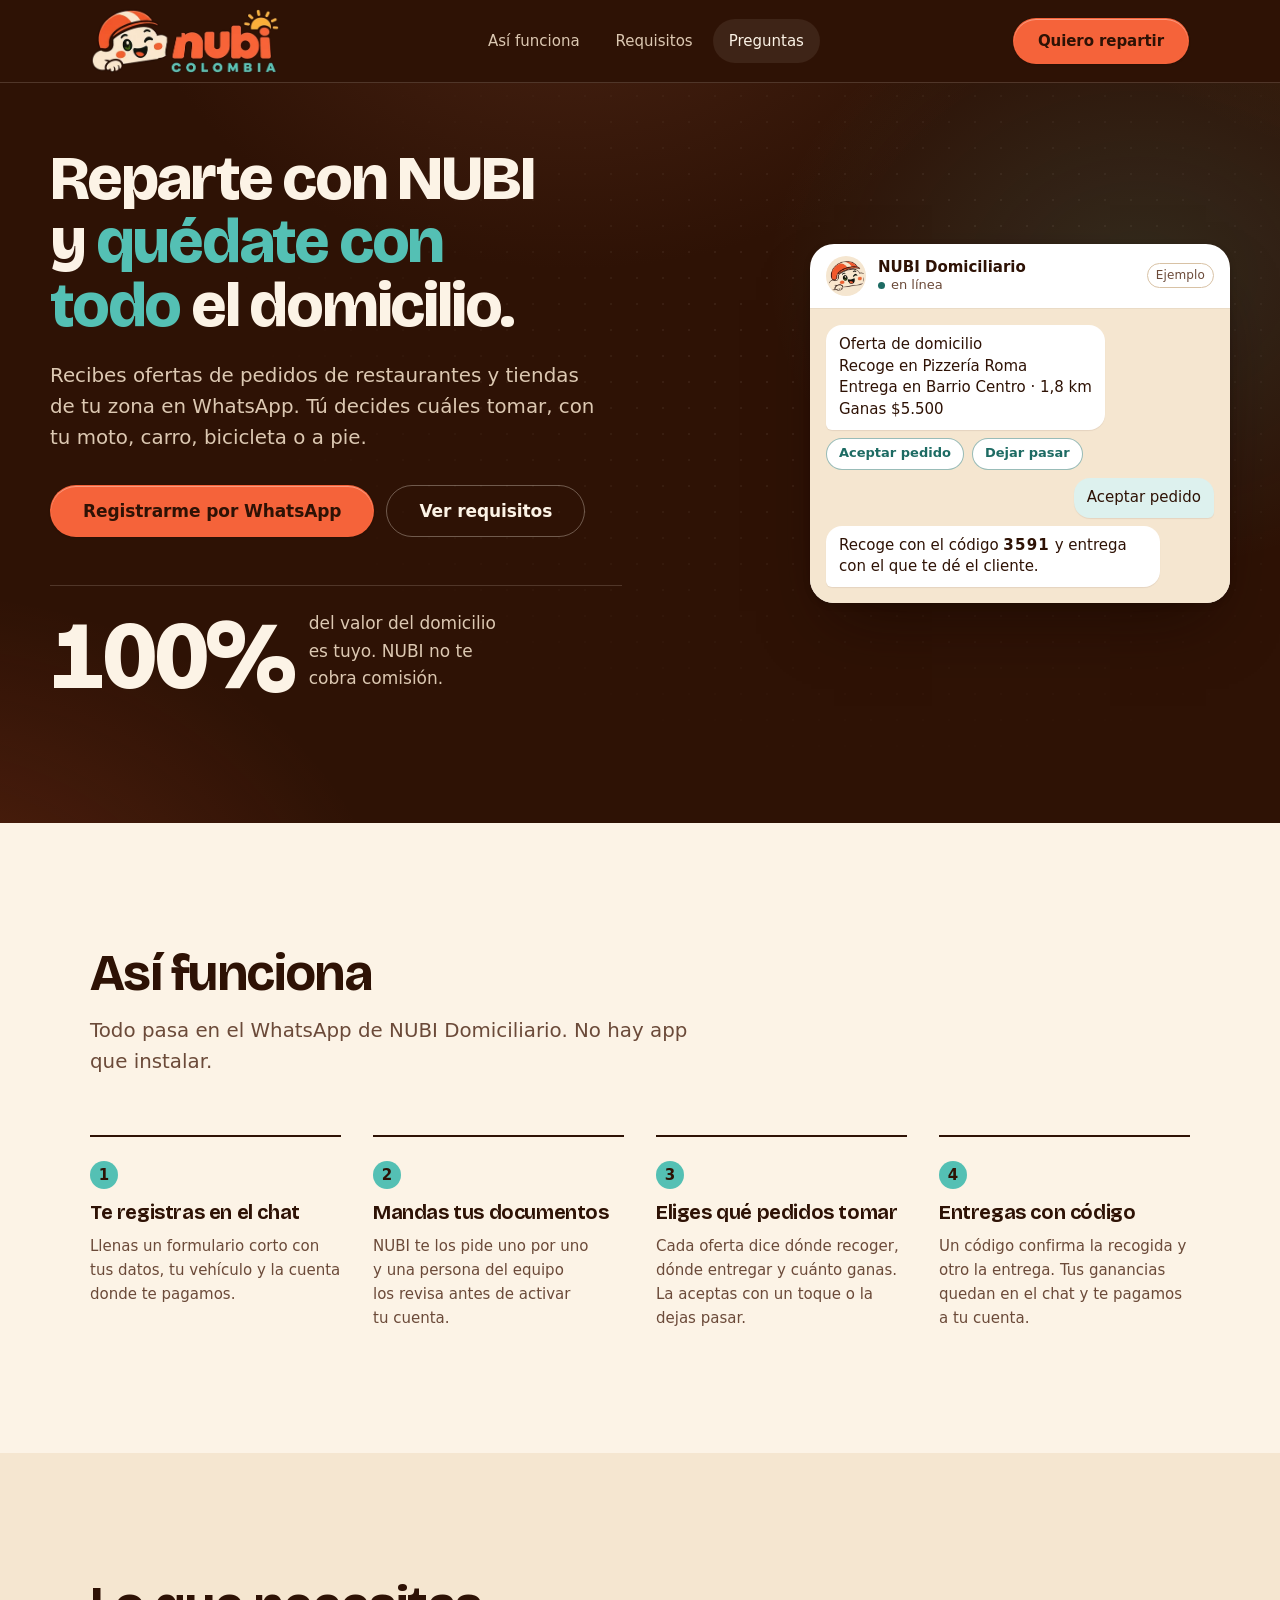
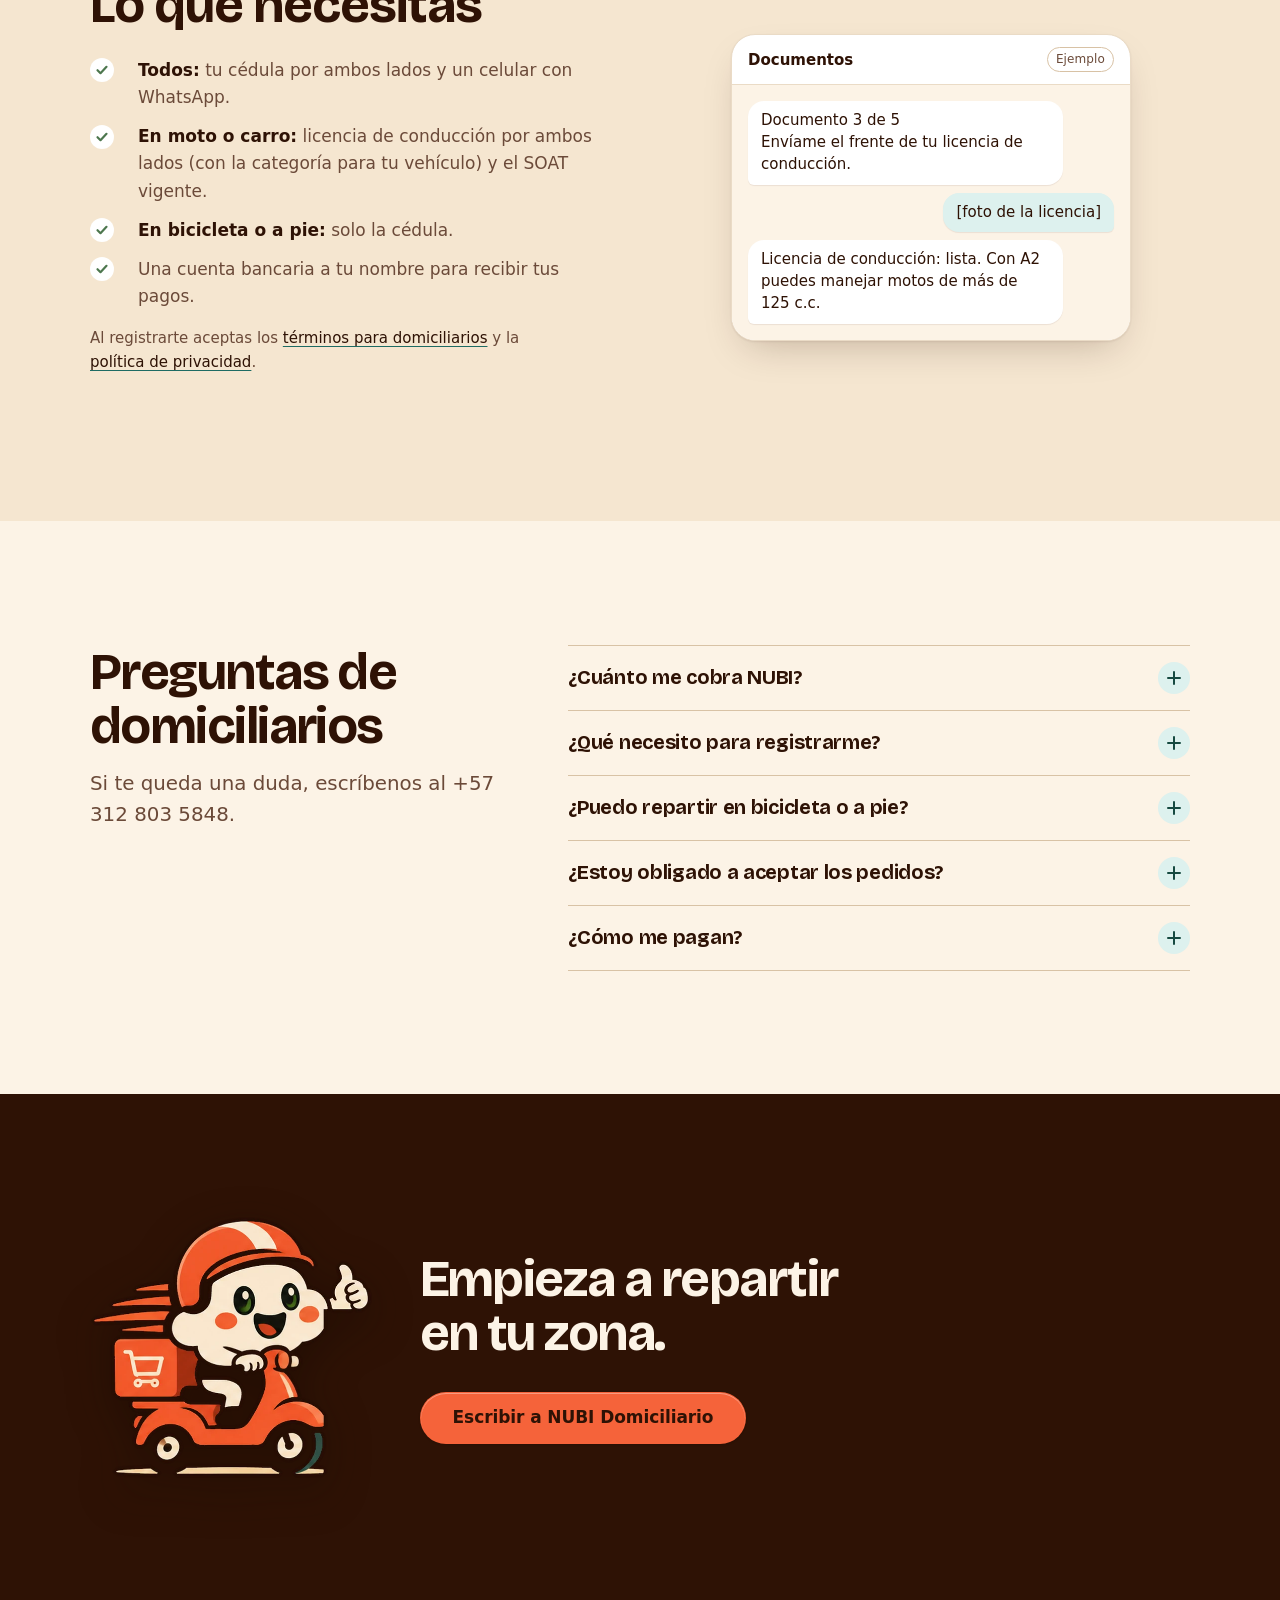
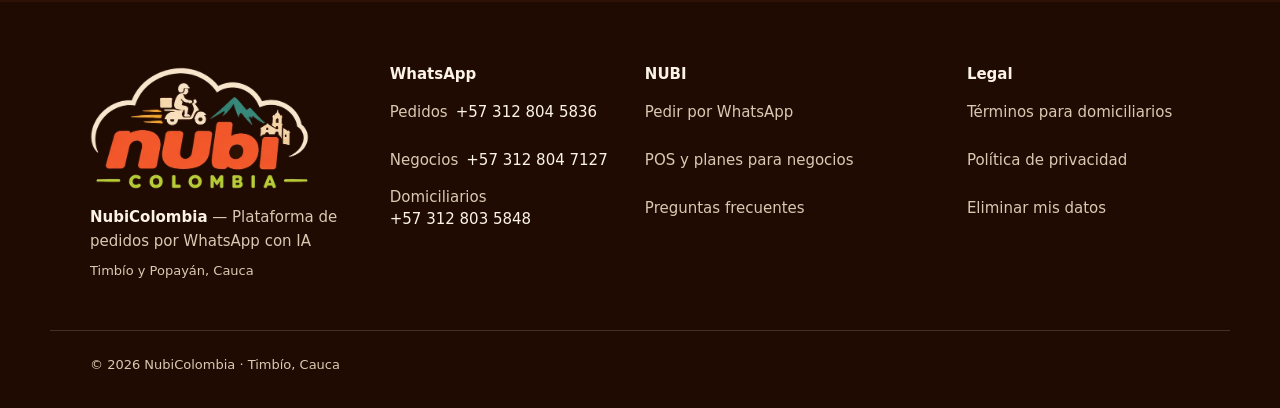
==== commit 5e84d7ea: "sitio: rediseño con el logo de NUBI y portada animada Paleta nueva sacada del logo (café, crema, nar" ====
--- a/domiciliarios.html
+++ b/domiciliarios.html
@@ -2,30 +2,31 @@
 <html lang="es-CO">
 <head>
   <meta charset="UTF-8" />
-  <meta name="viewport" content="width=device-width, initial-scale=1.0" />
+  <meta name="viewport" content="width=device-width, initial-scale=1.0, viewport-fit=cover" />
   <meta name="color-scheme" content="light" />
   <script>document.documentElement.classList.add("js");</script>
   <title>Trabaja como domiciliario en Timbío y Popayán · NUBI</title>
   <meta name="description" content="Reparte con tu moto, carro, bicicleta o a pie y quédate con el 100% del domicilio: NUBI no cobra comisión. Te registras por WhatsApp y eliges qué pedidos tomar." />
-  <link rel="canonical" href="https://nubicolombia.com/domiciliarios" />
+  <link rel="canonical" href="https://web.nubicolombia.com/domiciliarios" />
   <meta name="robots" content="index, follow, max-image-preview:large" />
 
-  <meta property="og:url" content="https://nubicolombia.com/domiciliarios" />
+  <meta property="og:url" content="https://web.nubicolombia.com/domiciliarios" />
   <meta property="og:type" content="website" />
   <meta property="og:site_name" content="NubiColombia" />
   <meta property="og:locale" content="es_CO" />
   <meta property="og:title" content="Reparte con NUBI y quédate con el 100% del domicilio" />
   <meta property="og:description" content="Sin comisión. Te registras por WhatsApp y eliges qué pedidos tomar." />
-  <meta property="og:image" content="https://nubicolombia.com/assets/og-cover.jpg" />
+  <meta property="og:image" content="https://web.nubicolombia.com/assets/og-cover.jpg" />
   <meta property="og:image:width" content="1200" />
   <meta property="og:image:height" content="630" />
   <meta name="twitter:card" content="summary_large_image" />
   <meta name="twitter:title" content="Reparte con NUBI" />
   <meta name="twitter:description" content="Quédate con el 100% del domicilio. Sin comisión." />
-  <meta name="twitter:image" content="https://nubicolombia.com/assets/og-cover.jpg" />
-
-  <meta name="theme-color" content="#0A1330" />
-  <meta name="nubi-api" content="https://jaybird-dominion-habitant.ngrok-free.dev" />
+  <meta name="twitter:image" content="https://web.nubicolombia.com/assets/og-cover.jpg" />
+
+  <meta name="theme-color" content="#2E1205" />
+  <meta name="nubi-api" content="https://api.nubicolombia.com" />
+  <link rel="icon" href="assets/marca/favicon-192.png" sizes="192x192" type="image/png" />
   <link rel="icon" href="assets/favicon-32.png" sizes="32x32" type="image/png" />
   <link rel="apple-touch-icon" href="assets/apple-touch-icon.png" />
   <link rel="preload" href="assets/fonts/bricolage-grotesque-latin-v2.woff2" as="font" type="font/woff2" crossorigin />
@@ -38,8 +39,8 @@
       {
         "@type": "BreadcrumbList",
         "itemListElement": [
-          { "@type": "ListItem", "position": 1, "name": "Inicio", "item": "https://nubicolombia.com/" },
-          { "@type": "ListItem", "position": 2, "name": "Domiciliarios", "item": "https://nubicolombia.com/domiciliarios" }
+          { "@type": "ListItem", "position": 1, "name": "Inicio", "item": "https://web.nubicolombia.com/" },
+          { "@type": "ListItem", "position": 2, "name": "Domiciliarios", "item": "https://web.nubicolombia.com/domiciliarios" }
         ]
       },
       {
@@ -62,8 +63,8 @@
   <nav class="site-nav" aria-label="Principal">
     <div class="nav-inner">
       <a class="logo" href="/" aria-label="NUBI, inicio">
-        <img src="assets/logo-nubi-72.webp" alt="" width="36" height="35" />
-        <span>nubi</span>
+        <img src="assets/marca/nubi-logo.webp" alt="" width="188" height="64" />
+        <span class="sr-only">NUBI</span>
       </a>
       <div class="nav-links">
         <a href="#asi-funciona">Así funciona</a>
@@ -93,7 +94,7 @@
         <div aria-hidden="true">
           <div class="chat">
             <div class="chat-head">
-              <img src="assets/logo-nubi-72.webp" alt="" width="32" height="31" />
+              <img src="assets/marca/nubi-cabeza.webp" alt="" width="40" height="34" />
               <div class="chat-id"><span class="chat-name">NUBI Domiciliario</span><span class="chat-status">en línea</span></div>
               <span class="chat-tag">Ejemplo</span>
             </div>
@@ -195,7 +196,7 @@
 
     <section class="closing band-night" aria-labelledby="close-title">
       <div class="wrap closing-inner">
-        <img class="closing-mascot" src="assets/nubi-bot-static.svg" alt="" width="160" height="160" loading="lazy" decoding="async" />
+        <img class="closing-mascot" src="assets/marca/nubi-moto-caja.webp" alt="" width="280" height="260" loading="lazy" decoding="async" />
         <div class="closing-copy">
           <h2 id="close-title">Empieza a repartir en tu zona.</h2>
           <a class="btn btn-primary" data-wa-text="Hola, quiero ser domiciliario en NUBI" data-wa-channel="domiciliarios" href="https://wa.me/573128035848?text=Hola%2C%20quiero%20ser%20domiciliario%20en%20NUBI" target="_blank" rel="noopener">Escribir a NUBI Domiciliario</a>
@@ -208,8 +209,8 @@
     <div class="wrap footer-grid">
       <div class="footer-brand">
         <a class="logo" href="/" aria-label="NUBI, inicio">
-          <img src="assets/logo-nubi-72.webp" alt="" width="30" height="29" loading="lazy" decoding="async" />
-          <span>nubi</span>
+          <img src="assets/marca/nubi-timbio.webp" alt="" width="220" height="125" loading="lazy" decoding="async" />
+          <span class="sr-only">NUBI</span>
         </a>
         <p><strong>NubiColombia</strong> — Plataforma de pedidos por WhatsApp con IA</p>
         <p class="footer-where">Timbío y Popayán, Cauca</p>
@@ -239,7 +240,7 @@
         </ul>
       </div>
     </div>
-    <div class="wrap footer-base">© 2026 NubiColombia · Hellman Sebastian Salcedo Delgado · NIT 1063816105-8</div>
+    <div class="wrap footer-base">© 2026 NubiColombia · Timbío, Cauca</div>
   </footer>
 
   <script src="script.js" defer></script>
--- a/styles.css
+++ b/styles.css
@@ -1,8 +1,8 @@
 /* =========================================================================
-   NUBI — landing
-   Fondo claro para leer al sol en el celular; bandas azul noche (el color
-   del logo) en la portada y el cierre. El cian marca acciones y estados.
-   Las páginas legales usan legal.css hasta su propio rediseño.
+   NUBI — sitio web
+   Crema de fondo, café para la portada, el cierre y el pie; el chat se ve
+   como un WhatsApp de verdad: fondo crema, burbujas blancas y turquesa.
+   El naranja de fondo es solo para el botón principal. Reglas de color en DESIGN.md.
    ========================================================================= */
 
 @font-face {
@@ -15,40 +15,40 @@
 }
 
 :root {
-  /* Superficies claras */
-  --paper: #F4F7FA;
-  --surface: #FFFFFF;
-  --ink: #0A1330;
-  --ink-2: #44527A;
-  --line: #D8E0EB;
-  --line-strong: #B4C2D6;
-
-  /* Banda noche */
-  --night: #0A1330;
-  --night-2: #121E47;
-  --night-3: #1C2B57;
-  --on-night: #FFFFFF;
-  --on-night-2: #B9C7E3;
-  --line-night: rgba(185, 199, 227, 0.18);
-
-  /* Acción y estado */
-  --cyan: #4FE3D6;
-  --cyan-soft: #9BF6EC;
-  --teal: #0A6B65;
-  --teal-strong: #064F4A;
-  --bubble-in: #1C2B57;
-  --bubble-out: #154452;
-
-  /* Tipografía */
+  /* Paleta de marca: sale del logo de NUBI (nube crema con casco naranja) */
+  --cafe: #2E1205;         /* fondo de las bandas oscuras y texto principal */
+  --crema: #FCF3E6;        /* fondo general */
+  --blanco: #FFFFFF;       /* tarjetas sobre crema */
+  --naranja: #F5633A;      /* botón principal (con texto café) y "nubi" */
+  --turquesa: #54C0B4;     /* acentos sobre café, íconos, píldoras con texto café */
+  --turquesa-oscuro: #1D6B63; /* botón secundario y enlaces sobre crema o blanco */
+  --amarillo: #FBB039;     /* destellos y detalles, nunca texto sobre claro */
+
+  /* Tonos derivados (no son colores nuevos) */
+  --crema-2: #F5E6D0;      /* banda alterna y fondo del chat */
+  --cafe-900: #1F0B02;     /* pie de página */
+  --cafe-700: #4A2414;     /* superficies elevadas sobre café */
+  --turquesa-tinte: #DDF1EE; /* burbuja del cliente */
+  --turquesa-suave: #BDE4DE;
+  --naranja-hover: #F77E59;
+  --naranja-texto: #B53F18; /* naranja como texto sobre crema o blanco (5.2:1) */
+  --tinta-2: #6B4A39;      /* texto secundario sobre claro (≥6.4:1) */
+  --sobre-cafe: #FCF3E6;   /* texto sobre café */
+  --sobre-cafe-2: #DCC8B2; /* texto secundario sobre café (10.7:1) */
+  --linea: #EADBC6;
+  --linea-fuerte: #D8C2A5;
+  --linea-cafe: rgba(252, 243, 230, 0.16);
+
+  /* Tipografía: Bricolage para titulares, la letra del celular para leer */
   --font-display: 'Bricolage Grotesque', system-ui, sans-serif;
   --font-body: system-ui, -apple-system, 'Segoe UI', Roboto, 'Helvetica Neue', Arial, sans-serif;
   --t-xs: 0.8125rem;
   --t-sm: 0.9375rem;
-  --t-base: 1.0625rem;
-  --t-lg: 1.1875rem;
-  --t-xl: clamp(1.375rem, 1.15rem + 0.9vw, 1.75rem);
-  --t-2xl: clamp(1.875rem, 1.35rem + 2.2vw, 3rem);
-  --t-3xl: clamp(2.5rem, 1.5rem + 3.6vw, 4.5rem);
+  --t-base: clamp(1rem, 0.97rem + 0.15vw, 1.0625rem);
+  --t-lg: clamp(1.0625rem, 1rem + 0.3vw, 1.25rem);
+  --t-xl: clamp(1.3125rem, 1.15rem + 0.7vw, 1.75rem);
+  --t-2xl: clamp(2rem, 1.4rem + 2.4vw, 3.25rem);
+  --t-3xl: clamp(2.5rem, 1.55rem + 4vw, 4.75rem);
 
   /* Espacio (escala de 4 px) */
   --s-1: 4px;
@@ -60,35 +60,50 @@
   --s-7: 48px;
   --s-8: 64px;
   --s-9: 96px;
-  --gutter: clamp(16px, 4vw, 32px);
-  --max: 1160px;
-
-  /* Forma */
-  --r-sm: 8px;
-  --r-md: 14px;
-  --r-lg: 22px;
+  --section-y: clamp(72px, 4.5rem + 4vw, 136px);
+  --gutter: clamp(16px, 4vw, 40px);
+  --max: 1180px;
+
+  /* Forma y profundidad: sombras teñidas de café, nunca grises */
+  --r-xs: 6px;
+  --r-sm: 10px;
+  --r-md: 16px;
+  --r-lg: 24px;
   --r-pill: 999px;
-  --shadow-1: 0 1px 2px rgba(10, 19, 48, 0.06), 0 4px 14px rgba(10, 19, 48, 0.06);
-  --shadow-2: 0 2px 6px rgba(5, 9, 20, 0.18), 0 28px 56px -16px rgba(5, 9, 20, 0.55);
+  --shadow-1: 0 1px 2px rgba(46, 18, 5, 0.06), 0 6px 20px -8px rgba(46, 18, 5, 0.16);
+  --shadow-2: 0 1px 2px rgba(46, 18, 5, 0.08), 0 16px 40px -16px rgba(46, 18, 5, 0.28);
+  --shadow-phone: 0 2px 6px rgba(20, 7, 1, 0.22), 0 32px 64px -24px rgba(20, 7, 1, 0.6);
 
   /* Movimiento */
-  --ease-out: cubic-bezier(0.16, 1, 0.3, 1);
+  --ease-out: cubic-bezier(0.23, 1, 0.32, 1);
+  --ease-in-out: cubic-bezier(0.77, 0, 0.175, 1);
   --dur-1: 160ms;
-  --dur-2: 280ms;
+  --dur-2: 260ms;
   --dur-3: 420ms;
+
+  /* Fondo del chat según dónde esté */
+  --chat-bg: var(--crema-2);
 }
 
 /* ---------- base ---------- */
 *, *::before, *::after { box-sizing: border-box; }
-html { scroll-behavior: smooth; scroll-padding-top: 80px; -webkit-text-size-adjust: 100%; }
+html {
+  scroll-behavior: smooth;
+  scroll-padding-top: calc(88px + env(safe-area-inset-top, 0px));
+  -webkit-text-size-adjust: 100%;
+  -webkit-tap-highlight-color: transparent;
+  text-size-adjust: 100%;
+  background: var(--cafe-900);
+}
 body {
   margin: 0;
-  background: var(--paper);
-  color: var(--ink);
+  background: var(--crema);
+  color: var(--cafe);
   font-family: var(--font-body);
   font-size: var(--t-base);
   line-height: 1.6;
   -webkit-font-smoothing: antialiased;
+  -moz-osx-font-smoothing: grayscale;
   text-rendering: optimizeLegibility;
 }
 h1, h2, h3 {
@@ -97,30 +112,41 @@
   line-height: 1.08;
   letter-spacing: -0.02em;
   text-wrap: balance;
+  overflow-wrap: break-word;
   margin: 0;
 }
-p { margin: 0; text-wrap: pretty; }
+p { margin: 0; text-wrap: pretty; overflow-wrap: break-word; }
 ul, ol { margin: 0; padding: 0; list-style: none; }
 img, svg { display: block; max-width: 100%; }
-a { color: var(--teal); text-underline-offset: 3px; text-decoration-thickness: 1px; }
-a:hover { color: var(--teal-strong); }
+b, strong { font-weight: 650; }
+a { color: var(--turquesa-oscuro); text-underline-offset: 0.2em; text-decoration-thickness: 1px; transition: color var(--dur-1) var(--ease-out), text-decoration-color var(--dur-1) var(--ease-out); }
+a:hover { color: var(--cafe); }
 button, input { font: inherit; color: inherit; }
-::selection { background: var(--cyan); color: var(--night); }
+a, button, summary, label { touch-action: manipulation; }
+/* 16 px en los campos: el iPhone no hace zoom al tocarlos */
+input, textarea, select { font-size: max(16px, 1em); }
+::selection { background: var(--turquesa); color: var(--cafe); }
 :focus { outline: none; }
-:focus-visible { outline: 2px solid var(--teal); outline-offset: 3px; border-radius: var(--r-sm); }
-.band-night :focus-visible, .site-nav :focus-visible { outline-color: var(--cyan); }
+:focus-visible { outline: 2px solid var(--cafe); outline-offset: 3px; border-radius: var(--r-xs); }
+.band-night :focus-visible, .site-nav :focus-visible, .site-footer :focus-visible { outline-color: var(--turquesa); }
 main:focus { outline: none; }
+html { scrollbar-color: var(--linea-fuerte) var(--crema); }
 
 .sr-only {
   position: absolute; width: 1px; height: 1px; padding: 0; margin: -1px;
   overflow: hidden; clip: rect(0 0 0 0); white-space: nowrap; border: 0;
 }
-.wrap { max-width: var(--max); margin: 0 auto; padding: 0 var(--gutter); }
+.wrap {
+  max-width: var(--max);
+  margin: 0 auto;
+  /* En horizontal, el contenido no queda bajo la muesca */
+  padding: 0 max(var(--gutter), env(safe-area-inset-right, 0px)) 0 max(var(--gutter), env(safe-area-inset-left, 0px));
+}
 
 .skip-link {
   position: absolute; left: var(--s-4); top: var(--s-3); z-index: 100;
   padding: var(--s-3) var(--s-4); border-radius: var(--r-sm);
-  background: var(--cyan); color: var(--night); font-weight: 600; text-decoration: none;
+  background: var(--naranja); color: var(--cafe); font-weight: 650; text-decoration: none;
   transform: translateY(-160%);
   transition: transform var(--dur-1) var(--ease-out);
 }
@@ -133,37 +159,62 @@
   justify-content: center;
   gap: var(--s-2);
   min-height: 52px;
-  padding: 0 var(--s-5);
+  padding: 0 var(--s-6);
   border: 1px solid transparent;
   border-radius: var(--r-pill);
   font-weight: 650;
   font-size: var(--t-base);
-  line-height: 1.3;
+  line-height: 1.25;
+  letter-spacing: -0.005em;
   text-align: center;
   text-decoration: none;
+  overflow-wrap: anywhere;
   cursor: pointer;
-  -webkit-tap-highlight-color: transparent;
-  transition: background-color var(--dur-1) var(--ease-out), border-color var(--dur-1) var(--ease-out), color var(--dur-1) var(--ease-out), transform var(--dur-1) var(--ease-out);
+  user-select: none;
+  -webkit-user-select: none;
+  -webkit-touch-callout: none;
+  touch-action: manipulation;
+  transition:
+    background-color var(--dur-1) var(--ease-out),
+    border-color var(--dur-1) var(--ease-out),
+    color var(--dur-1) var(--ease-out),
+    box-shadow var(--dur-2) var(--ease-out),
+    transform var(--dur-1) var(--ease-out);
 }
 .btn:active { transform: scale(0.97); }
-.btn-small { min-height: 44px; padding: 0 var(--s-4); font-size: var(--t-sm); }
-/* Primario: cian sobre noche */
-.btn-primary { background: var(--cyan); color: var(--night); }
-.btn-primary:hover { background: var(--cyan-soft); color: var(--night); }
-/* Secundario sobre noche */
-.btn-ghost { color: var(--on-night); border-color: var(--line-night); }
-.btn-ghost:hover { color: var(--on-night); border-color: var(--on-night-2); background: rgba(255, 255, 255, 0.06); }
-/* Primario sobre claro */
-.btn-dark { background: var(--night); color: var(--on-night); }
-.btn-dark:hover { background: var(--night-3); color: var(--on-night); }
+.btn-small { min-height: 44px; padding: 0 var(--s-5); font-size: var(--t-sm); }
+
+/* Principal: naranja con texto café (5.6:1). Nunca texto blanco (3.1:1). */
+.btn-primary {
+  background: var(--naranja);
+  color: var(--cafe);
+  box-shadow: 0 1px 0 rgba(255, 255, 255, 0.35) inset, 0 1px 2px rgba(20, 7, 1, 0.18);
+}
+.btn-primary:hover, .btn-primary:focus-visible { color: var(--cafe); }
+/* Secundario sobre café: contorno claro */
+.btn-ghost { color: var(--sobre-cafe); border-color: rgba(252, 243, 230, 0.32); }
+.btn-ghost:active { background: rgba(252, 243, 230, 0.12); }
+/* Secundario sobre claro: turquesa oscuro lleno, texto blanco (6.3:1) */
+.btn-dark { background: var(--turquesa-oscuro); color: var(--blanco); }
+.btn-dark:hover, .btn-dark:focus-visible { color: var(--blanco); }
+/* Contorno sobre claro (PDF de las páginas legales) */
+.btn-outline { color: var(--turquesa-oscuro); border-color: currentColor; background: transparent; }
+
+@media (hover: hover) and (pointer: fine) {
+  .btn-ghost:hover { color: var(--sobre-cafe); border-color: rgba(252, 243, 230, 0.6); background: rgba(252, 243, 230, 0.08); }
+  .btn-primary:hover { background: var(--naranja-hover); box-shadow: 0 1px 0 rgba(255, 255, 255, 0.35) inset, 0 8px 20px -8px rgba(20, 7, 1, 0.45); }
+  .btn-dark:hover { background: var(--cafe); }
+  .btn-outline:hover { color: var(--cafe); background: var(--blanco); }
+}
 
 /* ---------- navegación ---------- */
 .site-nav {
   position: sticky;
   top: 0;
   z-index: 20;
-  background: var(--night);
-  border-bottom: 1px solid var(--line-night);
+  background: var(--cafe);
+  border-bottom: 1px solid var(--linea-cafe);
+  padding-top: env(safe-area-inset-top, 0px);
 }
 .nav-inner {
   display: flex;
@@ -172,8 +223,8 @@
   gap: var(--s-5);
   max-width: var(--max);
   margin: 0 auto;
-  padding: var(--s-2) var(--gutter);
-  min-height: 64px;
+  padding: var(--s-2) max(var(--gutter), env(safe-area-inset-right, 0px)) var(--s-2) max(var(--gutter), env(safe-area-inset-left, 0px));
+  min-height: 68px;
 }
 .logo {
   display: inline-flex;
@@ -182,33 +233,41 @@
   min-height: 44px;
   font-family: var(--font-display);
   font-weight: 800;
-  font-size: 1.25rem;
-  letter-spacing: -0.02em;
-  color: var(--on-night);
+  font-size: 1.375rem;
+  letter-spacing: -0.03em;
+  color: var(--sobre-cafe);
   text-decoration: none;
-}
-.logo:hover { color: var(--on-night); }
+  flex-shrink: 0;
+}
+.logo img { border-radius: 50%; background: var(--blanco); padding: 2px; }
+.logo:hover { color: var(--sobre-cafe); }
 .nav-links { display: flex; gap: var(--s-1); }
 .nav-links a {
   display: inline-flex;
   align-items: center;
   min-height: 44px;
-  padding: 0 var(--s-3);
+  padding: 0 var(--s-4);
   border-radius: var(--r-pill);
-  color: var(--on-night-2);
+  color: var(--sobre-cafe-2);
   font-size: var(--t-sm);
+  font-weight: 500;
+  white-space: nowrap;
   text-decoration: none;
   transition: color var(--dur-1) var(--ease-out), background-color var(--dur-1) var(--ease-out);
 }
-.nav-links a:hover, .nav-links a[aria-current="true"] { color: var(--on-night); background: rgba(255, 255, 255, 0.06); }
-@media (max-width: 760px) { .nav-links { display: none; } }
-
-/* ---------- banda noche ---------- */
-.band-night { background: var(--night); color: var(--on-night); }
-.band-night h1, .band-night h2 { color: var(--on-night); }
+.nav-links a[aria-current="true"], .nav-links a:active { color: var(--sobre-cafe); background: rgba(252, 243, 230, 0.08); }
+@media (hover: hover) and (pointer: fine) { .nav-links a:hover { color: var(--sobre-cafe); background: rgba(252, 243, 230, 0.08); } }
+/* El botón del menú viene del admin: si el texto es largo, se corta en una línea y no aplasta el logo */
+.nav-inner > .btn { flex: 0 1 auto; min-width: 0; max-width: 22rem; white-space: nowrap; overflow: hidden; text-overflow: ellipsis; display: block; line-height: 44px; }
+@media (max-width: 760px) { .nav-links { display: none; } .nav-inner > .btn { max-width: 60vw; } }
+
+/* ---------- banda café ---------- */
+.band-night { background: var(--cafe); color: var(--sobre-cafe); }
+.band-night h1, .band-night h2 { color: var(--sobre-cafe); }
 
 /* ---------- portada ---------- */
-.hero { padding: var(--s-8) var(--gutter) var(--s-9); }
+.hero, .page-hero { padding-left: max(var(--gutter), env(safe-area-inset-left, 0px)); padding-right: max(var(--gutter), env(safe-area-inset-right, 0px)); }
+.hero { padding-top: var(--s-8); padding-bottom: var(--section-y); overflow: hidden; }
 .hero-inner {
   max-width: var(--max);
   margin: 0 auto;
@@ -220,73 +279,80 @@
   row-gap: var(--s-5);
   align-items: start;
 }
-.hero-head { grid-area: head; }
-.hero-copy { grid-area: copy; }
-.hero-chat { grid-area: chat; align-self: center; }
+.hero-head { grid-area: head; padding-top: var(--s-5); position: relative; z-index: 1; }
+.hero-copy { grid-area: copy; position: relative; z-index: 1; }
+.hero-chat { grid-area: chat; align-self: center; position: relative; }
+.hero-chat > * { position: relative; z-index: 1; }
 .hero h1 {
   font-size: var(--t-3xl);
   font-weight: 800;
   line-height: 0.98;
-  letter-spacing: -0.035em;
-}
-.hero h1 em { font-style: normal; color: var(--cyan); white-space: nowrap; }
-.hero-sub { font-size: var(--t-lg); line-height: 1.55; color: var(--on-night-2); max-width: 44ch; }
+  letter-spacing: -0.038em;
+  max-width: 14ch;
+}
+/* La línea destacada del titular va en turquesa sobre café (7.9:1) */
+.hero h1 em, .page-hero h1 em { font-style: normal; color: var(--turquesa); }
+.hero-sub { font-size: var(--t-lg); line-height: 1.55; color: var(--sobre-cafe-2); max-width: 44ch; }
 .hero-ctas { display: flex; flex-wrap: wrap; gap: var(--s-3); margin-top: var(--s-6); }
 .hero-proof {
   display: flex;
   flex-wrap: wrap;
   gap: var(--s-2) var(--s-5);
-  margin-top: var(--s-6);
+  margin-top: var(--s-7);
   padding-top: var(--s-5);
-  border-top: 1px solid var(--line-night);
+  border-top: 1px solid var(--linea-cafe);
   font-size: var(--t-sm);
-  color: var(--on-night-2);
+  color: var(--sobre-cafe-2);
 }
 .hero-proof li { display: inline-flex; align-items: center; gap: var(--s-2); }
 .hero-proof li::before {
   content: '';
-  width: 14px; height: 10px; flex: none;
-  background: var(--cyan);
-  -webkit-mask: url("data:image/svg+xml,%3Csvg xmlns='http://www.w3.org/2000/svg' viewBox='0 0 14 10'%3E%3Cpath d='M1 5l4 4 8-8' fill='none' stroke='black' stroke-width='2' stroke-linecap='round' stroke-linejoin='round'/%3E%3C/svg%3E") center / contain no-repeat;
-          mask: url("data:image/svg+xml,%3Csvg xmlns='http://www.w3.org/2000/svg' viewBox='0 0 14 10'%3E%3Cpath d='M1 5l4 4 8-8' fill='none' stroke='black' stroke-width='2' stroke-linecap='round' stroke-linejoin='round'/%3E%3C/svg%3E") center / contain no-repeat;
+  width: 18px; height: 18px; flex: none;
+  border-radius: 50%;
+  background: var(--turquesa) url("data:image/svg+xml,%3Csvg xmlns='http://www.w3.org/2000/svg' viewBox='0 0 18 18'%3E%3Cpath d='M5.5 9.2l2.3 2.3 4.7-5' fill='none' stroke='%23164A41' stroke-width='2' stroke-linecap='round' stroke-linejoin='round'/%3E%3C/svg%3E") center / 18px no-repeat;
 }
 .hero-doors { display: flex; flex-wrap: wrap; gap: 0 var(--s-5); margin-top: var(--s-3); }
 .hero-doors a {
   display: inline-flex; align-items: center; min-height: 44px;
-  color: var(--on-night); font-weight: 600; font-size: var(--t-sm);
-  text-decoration: underline; text-decoration-color: var(--cyan); text-underline-offset: 5px;
-}
-.hero-doors a:hover { color: var(--cyan-soft); }
-
-/* ---------- chat ---------- */
+  color: var(--sobre-cafe); font-weight: 600; font-size: var(--t-sm);
+  text-decoration: underline; text-decoration-color: var(--turquesa); text-decoration-thickness: 2px; text-underline-offset: 6px;
+}
+.hero-doors a:hover { color: var(--sobre-cafe); text-decoration-color: var(--sobre-cafe); }
+
+/* ---------- chat: un WhatsApp claro en los colores de Nubi ---------- */
 .chat {
   max-width: 420px;
   margin-left: auto;
-  background: var(--night-2);
-  border: 1px solid var(--line-night);
+  background: var(--blanco);
+  color: var(--cafe);
   border-radius: var(--r-lg);
-  box-shadow: var(--shadow-2);
+  box-shadow: var(--shadow-phone);
   overflow: hidden;
+  --chat-bg: var(--crema-2);
 }
 .chat-head {
   display: flex;
   align-items: center;
   gap: var(--s-3);
   padding: var(--s-3) var(--s-4);
-  border-bottom: 1px solid var(--line-night);
-}
-.chat-head img { border-radius: 50%; background: var(--surface); padding: 2px; }
-.chat-id { display: flex; flex-direction: column; line-height: 1.3; }
-.chat-name { font-weight: 650; font-size: var(--t-sm); }
-.chat-status { font-size: var(--t-xs); color: var(--cyan); }
+  border-bottom: 1px solid var(--linea);
+}
+.chat-head img { border-radius: 50%; background: var(--crema); padding: 2px; flex: none; }
+.chat-id { display: flex; flex-direction: column; line-height: 1.3; min-width: 0; }
+.chat-name { font-weight: 650; font-size: var(--t-sm); overflow: hidden; text-overflow: ellipsis; white-space: nowrap; }
+.chat-status { display: inline-flex; align-items: center; gap: 6px; font-size: var(--t-xs); color: var(--tinta-2); }
+.chat-status::before { content: ''; width: 7px; height: 7px; border-radius: 50%; background: var(--turquesa-oscuro); flex: none; }
 .chat-tag {
   margin-left: auto;
+  flex: none;
   padding: 2px var(--s-2);
-  border: 1px solid var(--line-night);
+  border: 1px solid var(--linea-fuerte);
   border-radius: var(--r-pill);
   font-size: 0.75rem;
-  letter-spacing: 0.02em;
-  color: var(--on-night-2);
+  font-weight: 500;
+  letter-spacing: 0.01em;
+  color: var(--tinta-2);
+  background: var(--blanco);
 }
 .chat-body {
   display: flex;
@@ -294,54 +360,64 @@
   gap: var(--s-2);
   height: 400px;
   padding: var(--s-4);
+  background: var(--chat-bg);
   overflow-y: auto;
   overscroll-behavior: contain;
   scrollbar-width: thin;
-  scrollbar-color: var(--night-3) transparent;
+  scrollbar-color: var(--linea-fuerte) transparent;
 }
 /* La conversación descansa sobre el campo de texto, como en un chat real */
 .chat-body > :first-child { margin-top: auto; }
 .bubble {
   max-width: 86%;
-  padding: 10px 14px;
+  padding: 9px 13px;
   border-radius: var(--r-md);
   font-size: var(--t-sm);
   line-height: 1.45;
-  color: var(--on-night);
-}
-.bubble.in { align-self: flex-end; background: var(--bubble-in); border-bottom-right-radius: 4px; }
-.bubble.out { align-self: flex-start; background: var(--bubble-out); color: var(--on-night); border-bottom-left-radius: 4px; }
-.code-inline { font-variant-numeric: tabular-nums; letter-spacing: 0.08em; color: var(--cyan-soft); }
-.option-row { display: flex; flex-wrap: wrap; gap: var(--s-2); align-self: flex-start; max-width: 90%; }
+  color: var(--cafe);
+  overflow-wrap: anywhere;
+  box-shadow: 0 1px 1px rgba(46, 18, 5, 0.08);
+}
+/* Cliente: tinte turquesa, como el verde de los mensajes propios */
+.bubble.in { align-self: flex-end; background: var(--turquesa-tinte); border-bottom-right-radius: var(--r-xs); }
+/* NUBI: blanco */
+.bubble.out { align-self: flex-start; background: var(--blanco); border-bottom-left-radius: var(--r-xs); }
+.code-inline { font-variant-numeric: tabular-nums; letter-spacing: 0.08em; font-weight: 800; color: var(--cafe); }
+.option-row { display: flex; flex-wrap: wrap; gap: var(--s-2); align-self: flex-start; max-width: 92%; }
 .option {
   display: inline-flex;
   align-items: center;
   min-height: 32px;
   padding: 0 var(--s-3);
-  border: 1px solid color-mix(in srgb, var(--cyan) 70%, transparent);
+  background: var(--blanco);
+  border: 1px solid color-mix(in srgb, var(--turquesa-oscuro) 45%, transparent);
   border-radius: var(--r-pill);
   font-size: var(--t-xs);
-  font-weight: 600;
-  color: var(--cyan);
-}
-
-.bubble.typing { display: inline-flex; align-items: center; gap: 4px; align-self: flex-start; padding: 12px 14px; background: var(--bubble-out); border-bottom-left-radius: 4px; }
-.bubble.typing span { width: 6px; height: 6px; border-radius: 50%; background: rgba(234, 251, 249, 0.6); animation: typingDot 1s ease-in-out infinite; }
+  font-weight: 650;
+  color: var(--turquesa-oscuro);
+  overflow-wrap: anywhere;
+}
+
+.bubble.typing { display: inline-flex; align-items: center; gap: 4px; align-self: flex-start; padding: 13px 14px; background: var(--blanco); border-bottom-left-radius: var(--r-xs); }
+.bubble.typing span { width: 6px; height: 6px; border-radius: 50%; background: var(--turquesa-oscuro); animation: typingDot 1s ease-in-out infinite; }
 .bubble.typing span:nth-child(2) { animation-delay: 0.15s; }
 .bubble.typing span:nth-child(3) { animation-delay: 0.3s; }
-@keyframes typingDot { 0%, 60%, 100% { transform: translateY(0); opacity: 0.5; } 30% { transform: translateY(-3px); opacity: 1; } }
+@keyframes typingDot { 0%, 60%, 100% { transform: translateY(0); opacity: 0.4; } 30% { transform: translateY(-3px); opacity: 1; } }
 
 /* Doble check: enviado -> entregado -> leído (data-state desde script.js) */
 .ticks { display: inline-flex; position: relative; width: 20px; height: 11px; margin-left: 6px; vertical-align: middle; }
-.tick { position: absolute; top: 0; width: 15px; height: 11px; fill: none; stroke: var(--on-night-2); stroke-width: 1.6; stroke-linecap: round; stroke-linejoin: round; transition: stroke var(--dur-2) ease, opacity var(--dur-1) ease; }
+.tick { position: absolute; top: 0; width: 15px; height: 11px; fill: none; stroke: var(--linea-fuerte); stroke-width: 1.8; stroke-linecap: round; stroke-linejoin: round; transition: stroke var(--dur-2) ease, opacity var(--dur-1) ease; }
 .tick-1 { left: 0; opacity: 0; }
 .tick-2 { left: 5px; }
 .ticks[data-state="delivered"] .tick-1, .ticks[data-state="read"] .tick-1 { opacity: 1; }
-.ticks[data-state="read"] .tick { stroke: var(--cyan-soft); }
-
-/* Entrada de mensajes: el único momento animado de la página */
-.js .chat-body .msg { opacity: 0; transform: translateY(8px); }
+.ticks[data-state="delivered"] .tick { stroke: var(--tinta-2); }
+.ticks[data-state="read"] .tick { stroke: var(--turquesa-oscuro); }
+
+/* Entrada de mensajes del chat de la portada */
+.js .chat-body .msg { opacity: 0; transform: translateY(8px) scale(0.98); }
 .chat-body .msg { transition: opacity var(--dur-2) var(--ease-out), transform var(--dur-3) var(--ease-out); }
+.chat-body .msg.bubble.in { transform-origin: 100% 100%; }
+.chat-body .msg.bubble.out, .chat-body .msg.option-row { transform-origin: 0 100%; }
 .js .chat-body .msg.show { opacity: 1; transform: none; }
 .bubble.typing.leaving { opacity: 0; transform: scale(0.9); transition-duration: var(--dur-1); }
 
@@ -350,24 +426,24 @@
   align-items: center;
   gap: var(--s-2);
   padding: var(--s-3);
-  border-top: 1px solid var(--line-night);
+  border-top: 1px solid var(--linea);
 }
 .chat-input {
   flex: 1;
   min-width: 0;
   min-height: 48px;
   padding: 0 var(--s-4);
-  background: var(--night);
-  border: 1px solid var(--line-night);
+  background: var(--crema);
+  border: 1px solid var(--linea);
   border-radius: var(--r-pill);
-  font-size: 1rem;
-  color: var(--on-night);
-  caret-color: var(--cyan);
-  transition: border-color var(--dur-1) var(--ease-out);
-}
-.chat-input::placeholder { color: var(--on-night-2); opacity: 1; }
-.chat-input:hover { border-color: var(--on-night-2); }
-.chat-input:focus-visible { outline: 2px solid var(--cyan); outline-offset: 2px; border-color: transparent; }
+  font-size: 16px; /* 16 px: el iPhone no hace zoom al tocar */
+  color: var(--cafe);
+  caret-color: var(--turquesa-oscuro);
+  transition: border-color var(--dur-1) var(--ease-out), background-color var(--dur-1) var(--ease-out), box-shadow var(--dur-1) var(--ease-out);
+}
+.chat-input::placeholder { color: var(--tinta-2); opacity: 1; }
+.chat-input:hover { border-color: var(--linea-fuerte); }
+.chat-input:focus-visible { outline: none; border-color: var(--turquesa-oscuro); background: var(--blanco); box-shadow: 0 0 0 3px color-mix(in srgb, var(--turquesa) 55%, transparent); }
 .chat-send {
   display: inline-flex;
   align-items: center;
@@ -376,41 +452,50 @@
   width: 48px; height: 48px;
   border: 0;
   border-radius: 50%;
-  background: var(--cyan);
-  color: var(--night);
+  background: var(--cafe);
+  color: var(--blanco);
   cursor: pointer;
+  touch-action: manipulation;
   transition: background-color var(--dur-1) var(--ease-out), transform var(--dur-1) var(--ease-out);
 }
-.chat-send:hover { background: var(--cyan-soft); }
-.chat-send:active { transform: scale(0.94); }
-.chat-send svg { width: 20px; height: 20px; }
-.chat-hint { padding: 0 var(--s-4) var(--s-3); font-size: var(--t-xs); color: var(--on-night-2); }
+.chat-send:active { transform: scale(0.92); }
+.chat-send svg { width: 20px; height: 20px; transition: transform var(--dur-2) var(--ease-out); }
+@media (hover: hover) and (pointer: fine) {
+  .chat-send:hover { background: var(--cafe-700); }
+  .chat-send:hover svg { transform: translateX(2px); }
+}
+.chat-hint { padding: 0 var(--s-4) var(--s-3); font-size: var(--t-xs); color: var(--tinta-2); }
 
 /* ---------- servicios ---------- */
-.services { background: var(--surface); border-bottom: 1px solid var(--line); }
+.services { background: var(--crema); border-bottom: 1px solid var(--linea); }
 .services-track {
   display: flex;
   flex-wrap: wrap;
   align-items: center;
   justify-content: center;
-  gap: var(--s-2) var(--s-5);
+  gap: var(--s-2) var(--s-6);
   max-width: var(--max);
   margin: 0 auto;
-  padding: var(--s-5) var(--gutter);
+  padding: var(--s-6) var(--gutter);
   font-family: var(--font-display);
   font-weight: 700;
   font-size: var(--t-xl);
-  letter-spacing: -0.02em;
-}
-.services-track i { width: 6px; height: 6px; border-radius: 50%; background: var(--teal); }
+  letter-spacing: -0.025em;
+  color: var(--cafe);
+}
+.services-track > span { overflow-wrap: anywhere; }
+.services-track i { width: 7px; height: 7px; border-radius: 50%; background: var(--turquesa); flex: none; }
 .services-track > i:last-of-type { display: none; }
 .marquee-dup { display: none; }
 
 /* ---------- secciones ---------- */
-.section { padding: var(--s-9) 0; }
-.section-head { max-width: 40rem; margin-bottom: var(--s-7); }
-.section-head h2 { font-size: var(--t-2xl); }
-.section-head p { margin-top: var(--s-4); font-size: var(--t-lg); color: var(--ink-2); }
+.section { padding: var(--section-y) 0; }
+/* Dos secciones crema seguidas se separan con una línea fina */
+.section:not(.section-roles) + .section:not(.section-roles) > .wrap { border-top: 1px solid var(--linea); padding-top: var(--section-y); }
+.section:not(.section-roles) + .section:not(.section-roles) { padding-top: 0; }
+.section-head { max-width: 42rem; margin-bottom: clamp(40px, 2rem + 2vw, 64px); }
+.section-head h2 { font-size: var(--t-2xl); line-height: 1.04; letter-spacing: -0.03em; }
+.section-head p { margin-top: var(--s-4); font-size: var(--t-lg); line-height: 1.55; color: var(--tinta-2); max-width: 52ch; }
 
 /* Cómo funciona: tres momentos de una misma conversación */
 .steps {
@@ -425,24 +510,32 @@
   flex-direction: column;
   justify-content: center;
   gap: var(--s-2);
-  min-height: 168px;
+  min-height: 184px;
   padding: var(--s-5);
   margin-bottom: var(--s-5);
-  background: var(--night-2);
+  background: var(--chat-bg);
   border-radius: var(--r-lg);
 }
 .moment .bubble { max-width: 92%; }
-.step h3 { display: flex; align-items: baseline; gap: var(--s-2); font-size: var(--t-xl); margin-bottom: var(--s-2); }
+.step h3 { display: flex; align-items: baseline; gap: var(--s-3); font-size: var(--t-xl); margin-bottom: var(--s-2); }
 .step h3::before {
   content: counter(step);
+  display: inline-grid;
+  place-items: center;
+  flex: none;
+  width: 28px; height: 28px;
+  border-radius: 50%;
+  background: var(--turquesa);
   font-family: var(--font-body);
   font-size: var(--t-sm);
-  font-weight: 650;
-  color: var(--teal);
+  font-weight: 700;
+  letter-spacing: 0;
+  color: var(--cafe);
   font-variant-numeric: tabular-nums;
-}
-.step p { color: var(--ink-2); max-width: 34ch; }
-.steps-note { margin-top: var(--s-5); font-size: var(--t-xs); color: var(--ink-2); }
+  transform: translateY(-3px);
+}
+.step p { color: var(--tinta-2); max-width: 36ch; }
+.steps-note { margin-top: var(--s-6); font-size: var(--t-xs); color: var(--tinta-2); }
 
 /* Código de entrega: talón de pedido */
 .moment-code { align-items: center; }
@@ -453,10 +546,12 @@
   align-items: center;
   gap: var(--s-1);
   min-width: 200px;
+  max-width: 100%;
   padding: var(--s-4) var(--s-6);
-  background: var(--surface);
-  color: var(--ink);
+  background: var(--blanco);
+  color: var(--cafe);
   border-radius: var(--r-md);
+  filter: drop-shadow(0 6px 14px rgba(46, 18, 5, 0.14));
   -webkit-mask: radial-gradient(circle 9px at 0 50%, transparent 98%, #000) left / 51% 100% no-repeat,
                 radial-gradient(circle 9px at 100% 50%, transparent 98%, #000) right / 51% 100% no-repeat;
           mask: radial-gradient(circle 9px at 0 50%, transparent 98%, #000) left / 51% 100% no-repeat,
@@ -465,11 +560,11 @@
 .ticket-label {
   width: 100%;
   padding-bottom: var(--s-2);
-  border-bottom: 1px dashed var(--line-strong);
+  border-bottom: 1px dashed var(--linea-fuerte);
   text-align: center;
   font-size: var(--t-xs);
-  font-weight: 600;
-  color: var(--ink-2);
+  font-weight: 650;
+  color: var(--tinta-2);
 }
 .ticket-code {
   font-family: var(--font-display);
@@ -481,24 +576,29 @@
   font-variant-numeric: tabular-nums;
 }
 
-/* Roles: una puerta para cada público */
-.section-roles { background: var(--surface); border-block: 1px solid var(--line); }
-.role { padding: var(--s-7) 0; border-top: 1px solid var(--line); }
+/* Banda alterna: crema más profunda (no blanco: el blanco es para tarjetas) */
+.section-roles { background: var(--crema-2); --chat-bg: var(--crema); }
+/* En la banda alterna, los enlaces van en café con subrayado turquesa oscuro */
+.section-roles a:not(.btn) { color: var(--cafe); text-decoration-color: var(--turquesa-oscuro); }
+.role { padding: var(--s-8) 0; border-top: 1px solid var(--linea-fuerte); }
 .role:first-of-type { padding-top: 0; border-top: 0; }
 .role:last-of-type { padding-bottom: 0; }
-.role h3 { font-size: clamp(1.5rem, 1.2rem + 1.2vw, 2.125rem); margin-bottom: var(--s-4); }
+.role h3 { font-size: clamp(1.625rem, 1.25rem + 1.4vw, 2.375rem); letter-spacing: -0.03em; margin-bottom: var(--s-4); }
 .role-list li {
   position: relative;
-  padding-left: var(--s-5);
-  margin-bottom: var(--s-2);
-  color: var(--ink-2);
+  padding-left: var(--s-6);
+  margin-bottom: var(--s-3);
+  color: var(--tinta-2);
+  max-width: 52ch;
 }
 .role-list li::before {
   content: '';
   position: absolute;
-  left: 2px; top: 0.7em;
-  width: 8px; height: 2px;
-  background: var(--teal);
+  left: 2px; top: 0.62em;
+  width: 10px; height: 10px;
+  border-radius: 50%;
+  background: var(--turquesa);
+  box-shadow: 0 0 0 3px color-mix(in srgb, var(--turquesa) 30%, transparent);
 }
 .role-client .btn { margin-top: var(--s-5); }
 .role-split {
@@ -510,228 +610,263 @@
 .role-flip .role-copy { order: 2; }
 .role-copy .btn { margin-top: var(--s-5); }
 .role-fact {
-  margin-bottom: var(--s-4);
+  margin-bottom: var(--s-5);
   font-family: var(--font-display);
   font-weight: 700;
   font-size: var(--t-xl);
-  line-height: 1.3;
-  letter-spacing: -0.015em;
-  color: var(--ink);
-}
-.role-note { margin-top: var(--s-4); font-size: var(--t-sm); color: var(--ink-2); max-width: 46ch; }
+  line-height: 1.25;
+  letter-spacing: -0.02em;
+  color: var(--cafe);
+  max-width: 28ch;
+}
+.role-note { margin-top: var(--s-4); font-size: var(--t-sm); color: var(--tinta-2); max-width: 50ch; }
 
 .screen {
   max-width: 400px;
   margin: 0 auto;
-  background: var(--night-2);
+  background: var(--blanco);
+  border: 1px solid var(--linea);
   border-radius: var(--r-lg);
-  box-shadow: var(--shadow-1);
+  box-shadow: var(--shadow-2);
   overflow: hidden;
-  color: var(--on-night);
+  color: var(--cafe);
 }
 .screen-head {
   display: flex;
   align-items: center;
   gap: var(--s-2);
   padding: var(--s-3) var(--s-4);
-  border-bottom: 1px solid var(--line-night);
+  border-bottom: 1px solid var(--linea);
   font-size: var(--t-sm);
   font-weight: 650;
-}
-.screen-body { display: flex; flex-direction: column; gap: var(--s-2); padding: var(--s-4); }
-
-/* Por qué: cuatro razones en una lista con reglas */
+  min-width: 0;
+}
+.screen-body { display: flex; flex-direction: column; gap: var(--s-2); padding: var(--s-4); background: var(--chat-bg); }
+.chat .screen-body { background: var(--crema-2); }
+
+/* Por qué: razones en una lista con reglas, sin tarjetas */
 .why-grid {
   display: grid;
   grid-template-columns: repeat(4, minmax(0, 1fr));
   gap: var(--s-6);
 }
-.why-item { padding-top: var(--s-4); border-top: 2px solid var(--ink); }
-.why-item h3 { font-size: var(--t-lg); line-height: 1.3; margin-bottom: var(--s-2); }
-.why-item p { font-size: var(--t-sm); color: var(--ink-2); }
+.why-item { padding-top: var(--s-5); border-top: 2px solid var(--cafe); }
+.why-item h3 { font-size: var(--t-lg); line-height: 1.25; margin-bottom: var(--s-2); }
+.why-item p { font-size: var(--t-sm); color: var(--tinta-2); }
 
 /* Cierre */
-.closing { padding: var(--s-9) 0; }
+.closing { padding: var(--section-y) 0; overflow: hidden; }
 .closing-inner {
   display: grid;
   grid-template-columns: auto minmax(0, 1fr) auto;
   gap: var(--s-7);
   align-items: center;
 }
-.closing-mascot { width: 140px; height: 140px; }
-.closing-copy h2 { font-size: var(--t-2xl); margin-bottom: var(--s-5); max-width: 18ch; }
-.closing-qr { margin: 0; display: flex; flex-direction: column; align-items: center; gap: var(--s-3); max-width: 170px; text-align: center; }
-.closing-qr img { width: 132px; height: 132px; padding: var(--s-2); background: var(--surface); border-radius: var(--r-md); }
-.closing-qr figcaption { font-size: var(--t-xs); color: var(--on-night-2); }
-
-/* ---------- pie ---------- */
-.site-footer { padding: var(--s-8) 0 var(--s-6); background: var(--paper); font-size: var(--t-sm); color: var(--ink-2); }
-.site-footer .logo { color: var(--ink); }
+.closing-mascot { width: clamp(200px, 22vw, 300px); height: auto; filter: drop-shadow(0 14px 22px rgba(20, 7, 1, 0.4)); }
+.closing-copy h2 { font-size: var(--t-2xl); line-height: 1.04; letter-spacing: -0.03em; margin-bottom: var(--s-6); max-width: 18ch; }
+.closing-qr { margin: 0; display: flex; flex-direction: column; align-items: center; gap: var(--s-3); max-width: 172px; text-align: center; }
+.closing-qr img { width: 140px; height: 140px; padding: var(--s-2); background: var(--blanco); border-radius: var(--r-md); box-shadow: var(--shadow-phone); }
+.closing-qr figcaption { font-size: var(--t-xs); color: var(--sobre-cafe-2); }
+
+/* ---------- pie: café profundo ---------- */
+.site-footer {
+  padding: var(--s-8) 0 max(var(--s-6), env(safe-area-inset-bottom, 0px));
+  background: var(--cafe-900);
+  font-size: var(--t-sm);
+  color: var(--sobre-cafe-2);
+}
+.site-footer .logo { color: var(--sobre-cafe); }
 .footer-grid {
   display: grid;
   grid-template-columns: 1.2fr 1fr 1.3fr 1fr;
   gap: var(--s-6);
 }
 .footer-brand p { margin-top: var(--s-2); max-width: 30ch; }
-.footer-brand strong { color: var(--ink); }
+.footer-brand strong { color: var(--sobre-cafe); }
 .footer-title {
   font-family: var(--font-body);
   font-size: var(--t-sm);
   font-weight: 650;
   letter-spacing: 0;
-  color: var(--ink);
+  color: var(--sobre-cafe);
   margin-bottom: var(--s-2);
 }
-.footer-col li { margin-bottom: var(--s-1); line-height: 1.5; }
-.footer-col a { display: inline-flex; align-items: center; gap: var(--s-2); min-height: 44px; color: var(--ink-2); }
-.footer-col a:hover { color: var(--teal-strong); }
-.footer-col a span[data-wa-display] { color: var(--ink); font-variant-numeric: tabular-nums; white-space: nowrap; }
+.footer-col li { margin-bottom: var(--s-1); line-height: 1.5; overflow-wrap: anywhere; }
+.footer-col a {
+  display: inline-flex; align-items: center; flex-wrap: wrap; gap: 0 var(--s-2); min-height: 44px;
+  color: var(--sobre-cafe-2); text-decoration: none;
+}
+.footer-col a:hover { color: var(--sobre-cafe); text-decoration: underline; text-decoration-color: var(--turquesa); }
+.footer-col a span[data-wa-display] { color: var(--sobre-cafe); font-variant-numeric: tabular-nums; white-space: nowrap; }
 .footer-col li:not(:has(a)) { padding: var(--s-2) 0; }
-.footer-base { margin-top: var(--s-6); padding-top: var(--s-5); border-top: 1px solid var(--line); font-size: var(--t-xs); }
+.footer-base { margin-top: var(--s-7); padding-top: var(--s-5); border-top: 1px solid var(--linea-cafe); font-size: var(--t-xs); }
 
 /* ---------- portada: dónde estamos ---------- */
-.hero-where { margin-top: var(--s-4); font-size: var(--t-sm); color: var(--on-night-2); }
-.hero-where strong { color: var(--on-night); font-weight: 650; }
+.hero-where { margin-top: var(--s-4); font-size: var(--t-sm); color: var(--sobre-cafe-2); }
+.hero-where strong { color: var(--sobre-cafe); font-weight: 650; }
 
 /* ---------- formas de pedir ---------- */
 .ways { display: grid; grid-template-columns: repeat(3, minmax(0, 1fr)); gap: var(--s-6); }
 .way { display: grid; grid-row: span 3; grid-template-rows: subgrid; row-gap: 0; }
 .way h3 { font-size: var(--t-xl); margin-bottom: var(--s-2); }
-.way p { color: var(--ink-2); max-width: 36ch; }
+.way p { color: var(--tinta-2); max-width: 38ch; }
 
 /* Nota de voz: play, onda y duración */
 .bubble.voice { display: flex; align-items: center; gap: var(--s-2); min-width: 210px; }
-.voice-play { width: 16px; height: 16px; flex: none; fill: var(--on-night); }
-.voice-wave { flex: 1; height: 22px; fill: none; stroke: var(--on-night-2); stroke-width: 2.4; stroke-linecap: round; }
-.voice-time { font-size: var(--t-xs); color: var(--on-night-2); font-variant-numeric: tabular-nums; }
+.voice-play { width: 16px; height: 16px; flex: none; fill: var(--cafe); }
+.voice-wave { flex: 1; height: 22px; fill: none; stroke: var(--turquesa-oscuro); stroke-width: 2.4; stroke-linecap: round; }
+.voice-time { font-size: var(--t-xs); color: var(--tinta-2); font-variant-numeric: tabular-nums; }
 
 /* Arma tu pedido: lista de productos con cantidad */
-.pick { background: var(--night); border: 1px solid var(--line-night); border-radius: var(--r-md); overflow: hidden; font-size: var(--t-sm); color: var(--on-night); }
-.pick-head { padding: var(--s-2) var(--s-3); border-bottom: 1px solid var(--line-night); font-weight: 650; font-size: var(--t-xs); color: var(--on-night-2); }
-.pick-row { display: grid; grid-template-columns: 1fr auto 28px; align-items: center; gap: var(--s-3); padding: var(--s-2) var(--s-3); border-bottom: 1px solid var(--line-night); }
-.pick-row b { font-weight: 600; font-variant-numeric: tabular-nums; }
-.pick-qty { display: inline-grid; place-items: center; width: 28px; height: 28px; border-radius: 50%; background: var(--cyan); color: var(--night); font-weight: 700; font-size: var(--t-xs); font-variant-numeric: tabular-nums; }
-.pick-row.total { border-bottom: 0; font-weight: 650; }
+.pick { background: var(--blanco); border: 1px solid var(--linea); border-radius: var(--r-md); overflow: hidden; font-size: var(--t-sm); color: var(--cafe); box-shadow: 0 1px 1px rgba(46, 18, 5, 0.08); }
+.pick-head { padding: var(--s-2) var(--s-3); border-bottom: 1px solid var(--linea); font-weight: 650; font-size: var(--t-xs); color: var(--tinta-2); }
+.pick-row { display: grid; grid-template-columns: minmax(0, 1fr) auto 28px; align-items: center; gap: var(--s-3); padding: var(--s-2) var(--s-3); border-bottom: 1px solid var(--linea); }
+.pick-row > span:first-child { overflow-wrap: anywhere; }
+.pick-row b { font-weight: 650; font-variant-numeric: tabular-nums; }
+.pick-qty { display: inline-grid; place-items: center; width: 28px; height: 28px; border-radius: 50%; background: var(--turquesa); color: var(--cafe); font-weight: 700; font-size: var(--t-xs); font-variant-numeric: tabular-nums; }
+.pick-row.total { border-bottom: 0; font-weight: 650; background: var(--crema); }
 
 /* ---------- acciones de cada rol ---------- */
-.role-actions { display: flex; flex-wrap: wrap; align-items: center; gap: var(--s-3) var(--s-5); margin-top: var(--s-5); }
+.role-actions { display: flex; flex-wrap: wrap; align-items: center; gap: var(--s-3) var(--s-5); margin-top: var(--s-6); }
 .role-actions .btn { margin-top: 0; }
-.link-more { display: inline-flex; align-items: center; gap: var(--s-2); min-height: 44px; font-weight: 650; }
-.link-more::after { content: ''; width: 14px; height: 10px; background: currentColor;
+.link-more { display: inline-flex; align-items: center; gap: var(--s-2); min-height: 44px; font-weight: 650; text-decoration: none; }
+.link-more::after { content: ''; width: 14px; height: 10px; flex: none; background: currentColor;
   -webkit-mask: url("data:image/svg+xml,%3Csvg xmlns='http://www.w3.org/2000/svg' viewBox='0 0 14 10'%3E%3Cpath d='M1 5h11M8 1l4 4-4 4' fill='none' stroke='black' stroke-width='1.8' stroke-linecap='round' stroke-linejoin='round'/%3E%3C/svg%3E") center / contain no-repeat;
           mask: url("data:image/svg+xml,%3Csvg xmlns='http://www.w3.org/2000/svg' viewBox='0 0 14 10'%3E%3Cpath d='M1 5h11M8 1l4 4-4 4' fill='none' stroke='black' stroke-width='1.8' stroke-linecap='round' stroke-linejoin='round'/%3E%3C/svg%3E") center / contain no-repeat;
-  transition: transform var(--dur-1) var(--ease-out); }
-.link-more:hover::after { transform: translateX(3px); }
-.band-night .link-more { color: var(--on-night); }
-.band-night .link-more:hover { color: var(--cyan-soft); }
+  transition: transform var(--dur-2) var(--ease-out); }
+.link-more:hover { text-decoration: underline; text-decoration-color: var(--turquesa); text-decoration-thickness: 2px; }
+@media (hover: hover) and (pointer: fine) { .link-more:hover::after { transform: translateX(4px); } }
+.band-night .link-more { color: var(--sobre-cafe); }
 
 /* ---------- preguntas frecuentes ---------- */
 .faq-wrap { display: grid; grid-template-columns: minmax(0, 0.8fr) minmax(0, 1.2fr); gap: var(--s-8); align-items: start; }
-.faq-wrap .section-head { margin-bottom: 0; position: sticky; top: 96px; }
-.faq { border-top: 1px solid var(--line); }
-.faq details { border-bottom: 1px solid var(--line); }
+.faq-wrap .section-head { margin-bottom: 0; position: sticky; top: 104px; }
+.faq { border-top: 1px solid var(--linea-fuerte); }
+.faq details { border-bottom: 1px solid var(--linea-fuerte); }
 .faq summary {
   display: flex; align-items: center; justify-content: space-between; gap: var(--s-4);
-  min-height: 60px; padding: var(--s-3) 0; cursor: pointer; list-style: none;
-  font-family: var(--font-display); font-weight: 700; font-size: var(--t-lg); line-height: 1.3; letter-spacing: -0.01em;
+  min-height: 64px; padding: var(--s-4) 0; cursor: pointer; list-style: none;
+  font-family: var(--font-display); font-weight: 700; font-size: var(--t-lg); line-height: 1.3; letter-spacing: -0.015em;
+  overflow-wrap: anywhere;
+  touch-action: manipulation;
+  transition: color var(--dur-1) var(--ease-out);
 }
 .faq summary::-webkit-details-marker { display: none; }
+.faq summary { -webkit-user-select: none; user-select: none; }
+.faq summary:active::after { transform: scale(0.9); }
+.faq details[open] summary:active::after { transform: rotate(45deg) scale(0.9); }
 .faq summary::after {
-  content: ''; flex: none; width: 14px; height: 14px; background: var(--teal);
-  -webkit-mask: url("data:image/svg+xml,%3Csvg xmlns='http://www.w3.org/2000/svg' viewBox='0 0 14 14'%3E%3Cpath d='M7 1v12M1 7h12' fill='none' stroke='black' stroke-width='2' stroke-linecap='round'/%3E%3C/svg%3E") center / contain no-repeat;
-          mask: url("data:image/svg+xml,%3Csvg xmlns='http://www.w3.org/2000/svg' viewBox='0 0 14 14'%3E%3Cpath d='M7 1v12M1 7h12' fill='none' stroke='black' stroke-width='2' stroke-linecap='round'/%3E%3C/svg%3E") center / contain no-repeat;
-  transition: transform var(--dur-2) var(--ease-out);
-}
-.faq details[open] summary::after { transform: rotate(45deg); }
-.faq summary:hover { color: var(--teal-strong); }
-.faq details p { padding: 0 0 var(--s-5); color: var(--ink-2); max-width: 60ch; }
+  content: ''; flex: none; width: 32px; height: 32px; border-radius: 50%;
+  background: var(--turquesa-tinte) url("data:image/svg+xml,%3Csvg xmlns='http://www.w3.org/2000/svg' viewBox='0 0 32 32'%3E%3Cpath d='M16 10v12M10 16h12' fill='none' stroke='%23164A41' stroke-width='2' stroke-linecap='round'/%3E%3C/svg%3E") center / 32px no-repeat;
+  transition: transform var(--dur-2) var(--ease-out), background-color var(--dur-1) var(--ease-out);
+}
+.faq details[open] summary::after { transform: rotate(45deg); background-color: var(--turquesa); }
+@media (hover: hover) and (pointer: fine) {
+  .faq summary:hover { color: var(--turquesa-oscuro); }
+  .faq summary:hover::after { background-color: var(--turquesa-suave); }
+}
+.faq details p { padding: 0 var(--s-8) var(--s-5) 0; color: var(--tinta-2); max-width: 62ch; }
 
 .footer-where { margin-top: var(--s-2); font-size: var(--t-xs); }
 
 /* =========================================================================
    Páginas de público: negocios y domiciliarios
    ========================================================================= */
-.page-hero { padding: var(--s-8) var(--gutter) var(--s-9); }
+.page-hero { padding-top: var(--s-8); padding-bottom: var(--section-y); overflow: hidden; }
 .page-hero-inner {
   max-width: var(--max); margin: 0 auto;
   display: grid; grid-template-columns: minmax(0, 1fr) minmax(0, 0.95fr); gap: var(--s-8); align-items: center;
 }
-.page-hero h1 { font-size: clamp(2.25rem, 1.4rem + 3vw, 3.75rem); font-weight: 800; line-height: 1; letter-spacing: -0.03em; }
-.page-hero h1 em { font-style: normal; color: var(--cyan); }
+.page-hero h1 { font-size: clamp(2.25rem, 1.4rem + 3.2vw, 4rem); font-weight: 800; line-height: 1; letter-spacing: -0.035em; max-width: 19ch; }
 .page-hero .hero-sub { margin-top: var(--s-5); }
 
 /* Bloques de función: texto y una pantalla de ejemplo, alternados */
-.feature { display: grid; grid-template-columns: minmax(0, 1fr) minmax(0, 1fr); gap: var(--s-8); align-items: center; padding: var(--s-7) 0; border-top: 1px solid var(--line); }
+.feature { display: grid; grid-template-columns: minmax(0, 1fr) minmax(0, 1fr); gap: var(--s-8); align-items: center; padding: var(--s-8) 0; border-top: 1px solid var(--linea); }
 .feature:first-of-type { border-top: 0; padding-top: 0; }
+.feature:last-of-type { padding-bottom: 0; }
 .feature-flip .feature-copy { order: 2; }
-.feature h3 { font-size: clamp(1.5rem, 1.2rem + 1.2vw, 2.125rem); margin-bottom: var(--s-4); }
-.feature-copy > p { color: var(--ink-2); max-width: 46ch; margin-bottom: var(--s-4); }
-.feature-tag { display: inline-block; margin-top: var(--s-4); padding: 4px var(--s-3); border: 1px solid var(--line-strong); border-radius: var(--r-pill); font-size: var(--t-xs); font-weight: 600; color: var(--ink-2); }
+.feature h3 { font-size: clamp(1.625rem, 1.25rem + 1.4vw, 2.375rem); letter-spacing: -0.03em; margin-bottom: var(--s-4); }
+.feature-copy > p { color: var(--tinta-2); max-width: 48ch; margin-bottom: var(--s-5); }
+.feature-tag { display: inline-block; margin-top: var(--s-4); padding: 4px var(--s-3); background: var(--turquesa-tinte); border-radius: var(--r-pill); font-size: var(--t-xs); font-weight: 650; color: var(--cafe); }
 
 /* POS de ejemplo: talón de la cuenta de una mesa */
-.pos-mock { max-width: 400px; margin: 0 auto; background: var(--night-2); border-radius: var(--r-lg); box-shadow: var(--shadow-1); overflow: hidden; color: var(--on-night); }
-.pos-mock-body { padding: var(--s-4); display: flex; flex-direction: column; gap: var(--s-3); }
+.pos-mock { max-width: 400px; margin: 0 auto; background: var(--blanco); border: 1px solid var(--linea); border-radius: var(--r-lg); box-shadow: var(--shadow-2); overflow: hidden; color: var(--cafe); }
+.pos-mock-body { padding: var(--s-4); display: flex; flex-direction: column; gap: var(--s-3); background: var(--chat-bg); }
 .tables { display: grid; grid-template-columns: repeat(4, 1fr); gap: var(--s-2); }
-.table-dot { display: grid; place-items: center; height: 44px; border-radius: var(--r-sm); border: 1px dashed var(--line-night); font-family: var(--font-display); font-weight: 700; font-size: var(--t-sm); color: var(--on-night-2); }
-.table-dot.busy { border: 1px solid var(--cyan); background: rgba(79, 227, 214, 0.12); color: var(--on-night); }
-.table-dot.paying { border: 1px solid var(--cyan-soft); background: rgba(155, 246, 236, 0.06); color: var(--cyan-soft); }
-.bill { background: var(--surface); color: var(--ink); border-radius: var(--r-md); padding: var(--s-3) var(--s-4); font-size: var(--t-sm); }
-.bill-head { display: flex; justify-content: space-between; padding-bottom: var(--s-2); margin-bottom: var(--s-2); border-bottom: 1px dashed var(--line-strong); font-weight: 650; }
-.bill-row { display: flex; justify-content: space-between; gap: var(--s-3); padding: 2px 0; color: var(--ink-2); }
-.bill-row b { color: var(--ink); font-weight: 600; font-variant-numeric: tabular-nums; }
-.bill-row small { display: block; font-size: var(--t-xs); color: var(--teal); }
-.bill-total { display: flex; justify-content: space-between; margin-top: var(--s-2); padding-top: var(--s-2); border-top: 1px solid var(--line); font-family: var(--font-display); font-weight: 800; font-size: var(--t-lg); font-variant-numeric: tabular-nums; }
+.table-dot { display: grid; place-items: center; height: 44px; border-radius: var(--r-sm); border: 1px dashed var(--linea-fuerte); background: var(--blanco); font-family: var(--font-display); font-weight: 700; font-size: var(--t-sm); color: var(--tinta-2); }
+.table-dot.busy { border: 1px solid var(--turquesa); background: var(--turquesa); color: var(--cafe); }
+.table-dot.paying { border: 1px solid var(--turquesa-oscuro); background: var(--turquesa-oscuro); color: var(--blanco); }
+.bill { background: var(--blanco); color: var(--cafe); border-radius: var(--r-md); padding: var(--s-3) var(--s-4); font-size: var(--t-sm); box-shadow: 0 1px 1px rgba(46, 18, 5, 0.08); }
+.bill-head { display: flex; justify-content: space-between; gap: var(--s-3); padding-bottom: var(--s-2); margin-bottom: var(--s-2); border-bottom: 1px dashed var(--linea-fuerte); font-weight: 650; }
+.bill-row { display: flex; justify-content: space-between; gap: var(--s-3); padding: 2px 0; color: var(--tinta-2); }
+.bill-row > span { min-width: 0; overflow-wrap: anywhere; }
+.bill-row b { color: var(--cafe); font-weight: 650; font-variant-numeric: tabular-nums; white-space: nowrap; }
+.bill-row small { display: block; font-size: var(--t-xs); color: var(--turquesa-oscuro); }
+.bill-total { display: flex; justify-content: space-between; gap: var(--s-3); margin-top: var(--s-2); padding-top: var(--s-2); border-top: 1px solid var(--linea); font-family: var(--font-display); font-weight: 800; font-size: var(--t-lg); font-variant-numeric: tabular-nums; }
 .pay-split { display: flex; flex-wrap: wrap; gap: var(--s-2); }
 
 /* Ventas del día: barras dibujadas a mano (sin librerías) */
 .mini-chart { width: 100%; height: 120px; }
-.mini-chart .bar { fill: var(--cyan); }
-.mini-chart .bar.past { fill: var(--bubble-out); }
-.mini-chart .base { stroke: var(--line-night); stroke-width: 1; }
-.mini-legend { display: flex; justify-content: space-between; font-size: var(--t-xs); color: var(--on-night-2); font-variant-numeric: tabular-nums; }
-.stat-line { display: flex; align-items: baseline; justify-content: space-between; gap: var(--s-3); }
+.mini-chart .bar { fill: var(--turquesa-oscuro); }
+.mini-chart .bar.past { fill: var(--turquesa-suave); }
+.mini-chart .base { stroke: var(--linea-fuerte); stroke-width: 1; }
+.mini-legend { display: flex; justify-content: space-between; gap: var(--s-2); font-size: var(--t-xs); color: var(--tinta-2); font-variant-numeric: tabular-nums; }
+.stat-line { display: flex; flex-wrap: wrap; align-items: baseline; justify-content: space-between; gap: var(--s-1) var(--s-3); }
 .stat-line strong { font-family: var(--font-display); font-weight: 800; font-size: 1.75rem; letter-spacing: -0.02em; font-variant-numeric: tabular-nums; }
-.stat-line span { font-size: var(--t-xs); color: var(--on-night-2); }
-.stat-line .up { color: var(--cyan-soft); font-weight: 650; }
-
-/* Lista con check en claro */
-.check-list li { position: relative; padding-left: var(--s-6); margin-bottom: var(--s-3); color: var(--ink-2); }
+.stat-line span { font-size: var(--t-xs); color: var(--tinta-2); }
+.stat-line .up { color: var(--cafe); font-weight: 700; background: var(--turquesa-tinte); padding: 1px 6px; border-radius: var(--r-pill); }
+
+/* Lista con check sobre claro */
+.check-list li { position: relative; padding-left: var(--s-7); margin-bottom: var(--s-3); color: var(--tinta-2); max-width: 54ch; }
 .check-list li::before {
-  content: ''; position: absolute; left: 0; top: 0.45em; width: 14px; height: 10px; background: var(--teal);
-  -webkit-mask: url("data:image/svg+xml,%3Csvg xmlns='http://www.w3.org/2000/svg' viewBox='0 0 14 10'%3E%3Cpath d='M1 5l4 4 8-8' fill='none' stroke='black' stroke-width='2' stroke-linecap='round' stroke-linejoin='round'/%3E%3C/svg%3E") center / contain no-repeat;
-          mask: url("data:image/svg+xml,%3Csvg xmlns='http://www.w3.org/2000/svg' viewBox='0 0 14 10'%3E%3Cpath d='M1 5l4 4 8-8' fill='none' stroke='black' stroke-width='2' stroke-linecap='round' stroke-linejoin='round'/%3E%3C/svg%3E") center / contain no-repeat;
-}
-.check-list b { color: var(--ink); font-weight: 650; }
+  content: ''; position: absolute; left: 0; top: 0.08em; width: 24px; height: 24px; border-radius: 50%;
+  background: var(--turquesa-tinte) url("data:image/svg+xml,%3Csvg xmlns='http://www.w3.org/2000/svg' viewBox='0 0 24 24'%3E%3Cpath d='M7.5 12.2l3 3 6-6.4' fill='none' stroke='%234D774E' stroke-width='2.2' stroke-linecap='round' stroke-linejoin='round'/%3E%3C/svg%3E") center / 24px no-repeat;
+}
+.section-roles .check-list li::before { background-color: var(--blanco); }
+.check-list b { color: var(--cafe); font-weight: 650; }
 
 /* Planes: columnas comparables, en el celular se deslizan */
 .plans { display: grid; grid-template-columns: repeat(5, minmax(0, 1fr)); gap: var(--s-3); align-items: stretch; }
-.plan { display: flex; flex-direction: column; padding: var(--s-5); background: var(--surface); border: 1px solid var(--line); border-radius: var(--r-lg); }
-.plan.featured { border: 2px solid var(--night); }
-.plan-name { font-family: var(--font-display); font-weight: 800; font-size: var(--t-xl); letter-spacing: -0.02em; }
-.plan-for { margin-top: var(--s-1); min-height: 4.2em; font-size: var(--t-xs); color: var(--ink-2); line-height: 1.4; }
-.plan-price { margin-top: var(--s-4); font-family: var(--font-display); font-weight: 800; font-size: 1.875rem; letter-spacing: -0.02em; font-variant-numeric: tabular-nums; line-height: 1.1; }
-.plan-price small { display: block; margin-top: 2px; font-family: var(--font-body); font-weight: 400; font-size: var(--t-xs); color: var(--ink-2); letter-spacing: 0; }
-.plan ul { margin-top: var(--s-4); padding-top: var(--s-4); border-top: 1px solid var(--line); font-size: var(--t-sm); flex: 1; }
-.plan li { position: relative; padding-left: var(--s-5); margin-bottom: var(--s-2); color: var(--ink-2); line-height: 1.45; }
-.plan li::before { content: ''; position: absolute; left: 2px; top: 0.65em; width: 8px; height: 2px; background: var(--teal); }
-.plan li.lead { padding-left: 0; color: var(--ink); font-weight: 650; }
+.plan {
+  position: relative;
+  display: flex; flex-direction: column; padding: var(--s-5);
+  background: var(--blanco); border: 1px solid var(--linea); border-radius: var(--r-lg);
+  box-shadow: var(--shadow-1);
+  transition: transform var(--dur-2) var(--ease-out), box-shadow var(--dur-2) var(--ease-out);
+}
+@media (hover: hover) and (pointer: fine) {
+  .plan:hover { transform: translateY(-3px); box-shadow: var(--shadow-2); }
+}
+.plan.featured { border: 2px solid var(--cafe); }
+.plan-name { font-family: var(--font-display); font-weight: 800; font-size: var(--t-xl); letter-spacing: -0.025em; overflow-wrap: anywhere; }
+.plan-for { margin-top: var(--s-1); min-height: 4.2em; font-size: var(--t-xs); color: var(--tinta-2); line-height: 1.4; }
+.plan-price { margin-top: var(--s-4); font-family: var(--font-display); font-weight: 800; font-size: 1.875rem; letter-spacing: -0.025em; font-variant-numeric: tabular-nums; line-height: 1.1; overflow-wrap: anywhere; }
+.plan-price small { display: block; margin-top: 2px; font-family: var(--font-body); font-weight: 400; font-size: var(--t-xs); color: var(--tinta-2); letter-spacing: 0; }
+.plan ul { margin-top: var(--s-4); padding-top: var(--s-4); border-top: 1px solid var(--linea); font-size: var(--t-sm); flex: 1; }
+.plan li { position: relative; padding-left: var(--s-5); margin-bottom: var(--s-2); color: var(--tinta-2); line-height: 1.45; overflow-wrap: anywhere; }
+.plan li::before { content: ''; position: absolute; left: 2px; top: 0.5em; width: 7px; height: 7px; border-radius: 50%; background: var(--turquesa); }
+.plan li.lead { padding-left: 0; color: var(--cafe); font-weight: 650; }
 .plan li.lead::before { display: none; }
-.plans-note { margin-top: var(--s-5); font-size: var(--t-sm); color: var(--ink-2); max-width: 70ch; }
+.plans-note { margin-top: var(--s-6); font-size: var(--t-sm); color: var(--tinta-2); max-width: 70ch; }
 .plans-note a { font-weight: 650; }
 
 /* Pasos del registro de domiciliario */
 .journey { display: grid; grid-template-columns: repeat(4, minmax(0, 1fr)); gap: var(--s-6); counter-reset: j; }
-.journey li { counter-increment: j; padding-top: var(--s-4); border-top: 2px solid var(--ink); }
-.journey li::before { content: counter(j); display: block; margin-bottom: var(--s-2); font-weight: 650; font-size: var(--t-sm); color: var(--teal); font-variant-numeric: tabular-nums; }
-.journey h3 { font-size: var(--t-lg); line-height: 1.3; margin-bottom: var(--s-2); }
-.journey p { font-size: var(--t-sm); color: var(--ink-2); }
-
-.big-fact { font-family: var(--font-display); font-weight: 800; font-size: clamp(3.5rem, 2rem + 6vw, 6rem); line-height: 0.9; letter-spacing: -0.04em; color: var(--cyan); }
-.big-fact-wrap { display: flex; align-items: flex-end; gap: var(--s-4); }
-.big-fact-wrap p { max-width: 22ch; padding-bottom: var(--s-2); color: var(--on-night-2); }
+.journey li { counter-increment: j; padding-top: var(--s-5); border-top: 2px solid var(--cafe); }
+.journey li::before {
+  content: counter(j); display: inline-grid; place-items: center; width: 28px; height: 28px; margin-bottom: var(--s-3);
+  border-radius: 50%; background: var(--turquesa); color: var(--cafe);
+  font-weight: 700; font-size: var(--t-sm); font-variant-numeric: tabular-nums;
+}
+.journey h3 { font-size: var(--t-lg); line-height: 1.25; margin-bottom: var(--s-2); }
+.journey p { font-size: var(--t-sm); color: var(--tinta-2); }
+
+.big-fact { font-family: var(--font-display); font-weight: 800; font-size: clamp(3.5rem, 2rem + 6vw, 6rem); line-height: 0.9; letter-spacing: -0.04em; color: var(--sobre-cafe); font-variant-numeric: tabular-nums; }
+.big-fact-wrap { display: flex; flex-wrap: wrap; align-items: flex-end; gap: var(--s-2) var(--s-4); padding-top: var(--s-5); border-top: 1px solid var(--linea-cafe); }
+.big-fact-wrap p { max-width: 24ch; padding-bottom: var(--s-2); color: var(--sobre-cafe-2); }
 
 @media (max-width: 1020px) {
-  .plans { grid-template-columns: repeat(5, minmax(240px, 1fr)); overflow-x: auto; scroll-snap-type: x mandatory; padding-bottom: var(--s-3); margin-inline: calc(var(--gutter) * -1); padding-inline: var(--gutter); scrollbar-width: thin; }
+  .plans { grid-template-columns: repeat(5, minmax(248px, 1fr)); overflow-x: auto; overscroll-behavior-x: contain; scroll-snap-type: x mandatory; scroll-padding-inline: var(--gutter); padding: var(--s-2) var(--gutter) var(--s-4); margin-inline: calc(var(--gutter) * -1); scrollbar-width: thin; }
   .plan { scroll-snap-align: start; }
   .journey { grid-template-columns: repeat(2, minmax(0, 1fr)); }
 }
@@ -741,14 +876,15 @@
   .faq-wrap { grid-template-columns: minmax(0, 1fr); gap: var(--s-5); }
   .faq-wrap .section-head { position: static; }
   .page-hero-inner { grid-template-columns: minmax(0, 1fr); gap: var(--s-7); }
-  .feature { grid-template-columns: minmax(0, 1fr); gap: var(--s-6); }
+  .feature { grid-template-columns: minmax(0, 1fr); gap: var(--s-6); padding: var(--s-7) 0; }
   .feature-flip .feature-copy { order: 0; }
 }
 @media (max-width: 600px) {
-  .page-hero { padding: var(--s-6) var(--gutter) var(--s-8); }
+  .page-hero { padding-top: var(--s-6); padding-bottom: var(--s-8); }
   .journey { grid-template-columns: minmax(0, 1fr); gap: var(--s-5); }
   .role-actions .btn { width: 100%; }
   .bubble.voice { min-width: 0; }
+  .faq details p { padding-right: 0; }
 }
 
 /* ---------- contenido del admin de Nubi ---------- */
@@ -756,16 +892,50 @@
   position: relative; z-index: 60;
   display: flex; flex-wrap: wrap; align-items: center; justify-content: center; gap: var(--s-1) var(--s-4);
   padding: var(--s-3) var(--gutter); text-align: center;
-  background: var(--night-3); color: var(--on-night);
+  padding-top: max(var(--s-3), env(safe-area-inset-top, 0px));
+  background: var(--cafe-900); color: var(--sobre-cafe);
   font-size: var(--t-sm); line-height: 1.4;
-}
-.announce mark { background: rgba(79, 227, 214, 0.2); color: inherit; padding: 0 0.2em; border-radius: 4px; }
-.announce a { color: var(--cyan); font-weight: 600; white-space: nowrap; }
+  overflow-wrap: anywhere;
+}
+.announce mark { background: color-mix(in srgb, var(--turquesa) 28%, transparent); color: inherit; padding: 0 0.2em; border-radius: 4px; }
+.announce a { color: var(--sobre-cafe); font-weight: 650; white-space: nowrap; text-decoration-color: var(--turquesa); }
+.has-announce .site-nav { padding-top: 0; }
 .preview-badge {
-  position: fixed; left: 50%; bottom: var(--s-4); transform: translateX(-50%); z-index: 100;
+  position: fixed; left: 50%; bottom: max(var(--s-4), env(safe-area-inset-bottom, 0px)); transform: translateX(-50%); z-index: 100;
+  max-width: calc(100% - 2 * var(--gutter));
   padding: var(--s-2) var(--s-4); border-radius: var(--r-pill);
-  background: #F5B041; color: #1A1300; font-weight: 600; font-size: var(--t-xs);
-  box-shadow: var(--shadow-1);
+  background: var(--naranja); color: var(--cafe); font-weight: 650; font-size: var(--t-xs); text-align: center;
+  box-shadow: var(--shadow-2);
+}
+
+/* ---------- movimiento ----------
+   Aparición al hacer scroll (script.js agrega .reveal-on solo si puede
+   mostrar todo después: sin JS nada queda oculto). Página de venta,
+   explicativa: 600 ms con ease-out fuerte; las burbujas, 420 ms. */
+.reveal-on .rv { opacity: 0; transform: translateY(16px); }
+.rv { transition: opacity 600ms var(--ease-out), transform 600ms var(--ease-out); }
+.rv.is-in { opacity: 1; transform: none; }
+.reveal-on .rv-child { opacity: 0; transform: translateY(8px) scale(0.98); }
+.rv-child { transition: opacity var(--dur-3) var(--ease-out), transform var(--dur-3) var(--ease-out); }
+.bubble.in.rv-child { transform-origin: 100% 100%; }
+.bubble.out.rv-child, .option-row.rv-child { transform-origin: 0 100%; }
+/* El talón del código se "sella": el momento que prueba la entrega */
+.reveal-on .ticket.rv-child { transform: scale(0.94); }
+.ticket.rv-child { transition-duration: 500ms; }
+.rv.is-in .rv-child { opacity: 1; transform: none; }
+
+/* Preguntas: la respuesta entra suave al abrir */
+.faq details[open] p { animation: faqIn var(--dur-2) var(--ease-out); }
+@keyframes faqIn { from { opacity: 0; transform: translateY(-4px); } }
+/* Donde el navegador lo permite, la altura también se abre (no salta) */
+@supports selector(::details-content) {
+  :root { interpolate-size: allow-keywords; }
+  .faq details::details-content {
+    block-size: 0;
+    overflow-y: clip;
+    transition: block-size var(--dur-2) var(--ease-out), content-visibility var(--dur-2) allow-discrete;
+  }
+  .faq details[open]::details-content { block-size: auto; }
 }
 
 /* ---------- responsive ---------- */
@@ -777,13 +947,14 @@
 }
 
 @media (max-width: 900px) {
-  .hero { padding: var(--s-6) var(--gutter) var(--s-8); }
+  .hero { padding-top: var(--s-6); padding-bottom: var(--s-8); }
   .hero-inner {
     grid-template-columns: minmax(0, 1fr);
     grid-template-areas: "head" "chat" "copy";
     grid-template-rows: none;
-    row-gap: var(--s-5);
+    row-gap: var(--s-6);
   }
+  .hero-head { padding-top: 0; }
   .chat { margin: 0 auto; }
   .chat-body { height: 400px; }
   .steps { grid-template-columns: minmax(0, 1fr); gap: var(--s-7); }
@@ -794,20 +965,20 @@
 }
 
 @media (max-width: 600px) {
-  .section { padding: var(--s-8) 0; }
-  .hero h1 { font-size: clamp(2.25rem, 10.5vw, 3rem); }
+  .hero h1 { font-size: clamp(2.25rem, 10.5vw, 3rem); max-width: none; }
   .chat-body { height: 300px; padding: var(--s-3); }
   .msg-extra { display: none !important; }
   .step { display: block; }
   .step .moment { margin-bottom: var(--s-4); }
   .hero-ctas .btn { flex: 1 1 100%; }
-  .hero-proof { flex-direction: column; }
+  .hero-proof { flex-direction: column; margin-top: var(--s-6); }
   .role-client .btn, .role-copy .btn, .closing-copy .btn { width: 100%; }
   .closing-inner { grid-template-columns: minmax(0, 1fr); gap: var(--s-5); text-align: left; }
-  .closing-mascot { width: 96px; height: 96px; }
+  .closing-mascot { width: 220px; }
   .why-grid { grid-template-columns: minmax(0, 1fr); gap: var(--s-5); }
   .footer-grid { grid-template-columns: minmax(0, 1fr); gap: var(--s-5); }
-  .services-track { justify-content: flex-start; font-size: var(--t-lg); }
+  .services-track { justify-content: flex-start; gap: var(--s-2) var(--s-4); padding-block: var(--s-5); font-size: var(--t-lg); }
+  .role { padding: var(--s-7) 0; }
 }
 
 @media (hover: none) {
@@ -816,7 +987,199 @@
 
 @media (prefers-reduced-motion: reduce) {
   html { scroll-behavior: auto; }
-  *, *::before, *::after { transition-duration: 1ms !important; }
+  *, *::before, *::after { transition-duration: 1ms !important; animation-duration: 1ms !important; animation-iteration-count: 1 !important; }
   .bubble.typing span { animation: none; opacity: 0.8; }
   .btn:active, .chat-send:active { transform: none; }
-}
+  /* Menos movimiento, no cero: las apariciones quedan como un fundido corto, sin desplazamiento */
+  .reveal-on .rv, .reveal-on .rv-child, .reveal-on .ticket.rv-child { transform: none !important; }
+  .reveal-on .rv, .reveal-on .rv-child { transition: opacity 300ms ease !important; transition-delay: 0ms !important; }
+  .faq details[open] p { animation: none; }
+}
+
+/* =========================================================================
+   Portada viva
+   Un solo momento de autor: la conversación. El titular entra palabra por
+   palabra, el chat aterriza, NUBI se asoma y saluda, y la conversación se
+   escribe sola. Al bajar, los tres pasos se encienden con el scroll.
+   Todo es transform, opacity y filter; sin librerías.
+   ========================================================================= */
+
+/* Menú: banda café arriba; al bajar, cápsula flotante con vidrio */
+.site-nav { padding-inline: var(--s-2); transition: background-color var(--dur-3) var(--ease-out), border-color var(--dur-3) var(--ease-out); }
+.nav-inner {
+  border: 1px solid transparent;
+  border-radius: var(--r-pill);
+  transition: background-color var(--dur-3) var(--ease-out), border-color var(--dur-3) var(--ease-out), box-shadow var(--dur-3) var(--ease-out), transform var(--dur-3) var(--ease-out);
+}
+.site-nav.is-floating { background: transparent; border-bottom-color: transparent; }
+.site-nav.is-floating .nav-inner {
+  background: color-mix(in srgb, var(--cafe) 90%, transparent);
+  border-color: var(--linea-cafe);
+  box-shadow: 0 2px 6px rgba(20, 7, 1, 0.18), 0 18px 40px -18px rgba(20, 7, 1, 0.55);
+  transform: translateY(8px);
+}
+@supports (backdrop-filter: blur(1px)) {
+  .site-nav.is-floating .nav-inner { background: color-mix(in srgb, var(--cafe) 92%, transparent); backdrop-filter: blur(18px) saturate(1.4); -webkit-backdrop-filter: blur(18px) saturate(1.4); }
+}
+.logo img { width: auto; height: 64px; border-radius: 0; background: none; padding: 0; }
+@media (max-width: 600px) {
+  .site-nav .logo img { height: 50px; }
+  .site-nav { padding-inline: 0; }
+  .nav-inner { gap: var(--s-3); }
+  .nav-inner > .btn-small { padding-inline: 20px; }
+}
+.site-footer .logo img { height: auto; width: 220px; max-width: 100%; }
+/* Cara de NUBI en el chat: sobre un círculo crema, como foto de perfil */
+.chat-head img { width: 40px; height: 40px; object-fit: contain; object-position: 50% 30%; border-radius: 50%; background: var(--crema-2); padding: 3px 2px 0; }
+
+/* Fondo del titular: luz que respira detrás del texto y una trama de puntos */
+.hero, .page-hero { position: relative; isolation: isolate; }
+.hero::before, .page-hero::before {
+  content: '';
+  position: absolute;
+  inset: -25% -15%;
+  z-index: -2;
+  pointer-events: none;
+  background:
+    radial-gradient(32% 38% at 80% 34%, rgba(84, 192, 180, 0.14), transparent 70%),
+    radial-gradient(42% 48% at 6% 96%, rgba(245, 99, 58, 0.2), transparent 70%),
+    radial-gradient(30% 34% at 96% 0%, rgba(251, 176, 57, 0.1), transparent 70%),
+    radial-gradient(38% 42% at 46% 4%, rgba(74, 36, 20, 0.95), transparent 70%);
+  animation: aurora 20s var(--ease-in-out) infinite alternate;
+}
+.hero::after, .page-hero::after {
+  content: '';
+  position: absolute;
+  inset: 0;
+  z-index: -1;
+  pointer-events: none;
+  background-image: radial-gradient(rgba(252, 243, 230, 0.09) 1px, transparent 1.4px);
+  background-size: 26px 26px;
+  -webkit-mask-image: radial-gradient(70% 80% at 70% 35%, #000 0%, transparent 75%);
+  mask-image: radial-gradient(70% 80% at 70% 35%, #000 0%, transparent 75%);
+}
+@keyframes aurora { to { transform: translate3d(-5%, 4%, 0) scale(1.1) rotate(3deg); } }
+
+/* Luz que sigue al mouse (solo con mouse; script.js la mueve) */
+.hero-glow {
+  position: absolute;
+  left: 0; top: 0;
+  z-index: -1;
+  width: 560px; height: 560px;
+  margin: -280px 0 0 -280px;
+  border-radius: 50%;
+  background: radial-gradient(closest-side, rgba(84, 192, 180, 0.13), transparent);
+  pointer-events: none;
+  opacity: 0;
+  transition: opacity 700ms var(--ease-out);
+}
+.hero.has-pointer .hero-glow { opacity: 1; }
+
+/* NUBI se asoma por encima del chat y se agarra del borde */
+.hero-chat { padding-top: 118px; }
+.hero-chat > .bot {
+  position: absolute;
+  z-index: 2;
+  top: 0;
+  right: clamp(8px, 8%, 48px);
+  width: 250px;
+  pointer-events: none;
+}
+.bot-img { width: 100%; height: auto; filter: drop-shadow(0 10px 18px rgba(20, 7, 1, 0.35)); }
+/* Mientras "escribe" se balancea; cuando el código queda leído, salta */
+.bot[data-talk] .bot-img { animation: botTalk 380ms ease-in-out infinite alternate; }
+.bot[data-happy] .bot-img { animation: botHappy 700ms var(--ease-out); }
+@keyframes botTalk { from { transform: rotate(-1.5deg); } to { transform: translateY(-3px) rotate(1.5deg); } }
+@keyframes botHappy { 35% { transform: translateY(-14px) rotate(-3deg); } 70% { transform: translateY(2px); } }
+
+/* Los tres pasos: un riel que se enciende al bajar */
+.steps-rail {
+  position: relative;
+  display: grid;
+  grid-template-columns: repeat(3, minmax(0, 1fr));
+  gap: var(--s-6);
+  margin-bottom: var(--s-5);
+  view-timeline: --rail;
+}
+.rail-line {
+  position: absolute;
+  top: 50%;
+  left: 18px;
+  right: calc((100% - 2 * var(--s-6)) / 3 - 18px);
+  height: 2px;
+  margin-top: -1px;
+  background: var(--linea-fuerte);
+  border-radius: 2px;
+  overflow: hidden;
+}
+.rail-fill { position: absolute; inset: 0; background: var(--turquesa-oscuro); transform-origin: 0 50%; }
+.rail-node {
+  position: relative;
+  display: inline-grid;
+  place-items: center;
+  width: 36px; height: 36px;
+  border-radius: 50%;
+  border: 2px solid var(--turquesa);
+  background: var(--turquesa);
+  color: var(--cafe);
+  font-weight: 700;
+  font-size: var(--t-sm);
+  font-variant-numeric: tabular-nums;
+}
+.steps-rail + .steps .step h3::before { display: none; }
+
+/* Titular: las palabras suben desde su línea, con un desenfoque que se aclara */
+.hero h1 .w { display: inline-block; overflow: clip; padding: 0.12em 0 0.16em; margin: -0.12em 0 -0.16em; vertical-align: top; }
+.hero h1 .w > span { display: inline-block; }
+
+@media (prefers-reduced-motion: no-preference) {
+  /* Si script.js no llega a partir el titular, aparece igual a los 1,2 s */
+  .js .hero h1:not(.is-split) { opacity: 0; animation: showNow 1ms 1.2s forwards; }
+  @keyframes showNow { to { opacity: 1; } }
+  .hero h1 .w > span { animation: wordUp 1000ms var(--ease-out) both; animation-delay: calc(var(--i) * 65ms + 60ms); }
+  @keyframes wordUp { from { transform: translateY(108%) rotate(4deg); filter: blur(8px); opacity: 0; } }
+
+  .js .hero-copy > * { animation: rise 900ms var(--ease-out) both; }
+  .js .hero-copy > :nth-child(1) { animation-delay: 420ms; }
+  .js .hero-copy > :nth-child(2) { animation-delay: 500ms; }
+  .js .hero-copy > :nth-child(3) { animation-delay: 580ms; }
+  .js .hero-copy > :nth-child(4) { animation-delay: 640ms; }
+  .js .hero-copy > :nth-child(n+5) { animation-delay: 700ms; }
+  @keyframes rise { from { opacity: 0; transform: translateY(18px); } }
+
+  .js .hero-chat > .chat { animation: chatIn 1100ms var(--ease-out) 180ms both; transform-origin: 50% 100%; }
+  @keyframes chatIn { from { opacity: 0; transform: perspective(1400px) rotateX(16deg) translateY(56px) scale(0.95); } }
+
+  /* NUBI sube desde detrás del chat con un pequeño rebote */
+  .js .hero-chat > .bot { animation: botPeek 850ms cubic-bezier(0.34, 1.4, 0.64, 1) 1050ms both; clip-path: inset(-40% -40% 0 -40%); }
+  @keyframes botPeek { from { transform: translateY(70%); opacity: 0; } 30% { opacity: 1; } }
+
+  .js .hero-glow { transition: opacity 700ms var(--ease-out); }
+
+  /* Riel de los pasos ligado al scroll (donde el navegador lo permite; si no, queda encendido) */
+  @supports (animation-timeline: view()) {
+    .rail-fill { animation: railFill linear both; animation-timeline: --rail; animation-range: entry 100% cover 52%; }
+    .rail-node { animation: nodeOn linear both; animation-timeline: --rail; animation-range: entry 100% cover 52%; }
+    .rail-node.n1 { animation-name: nodeOn1; }
+    .rail-node.n2 { animation-name: nodeOn2; }
+    .rail-node.n3 { animation-name: nodeOn3; }
+    @keyframes railFill { from { transform: scaleX(0); } to { transform: scaleX(1); } }
+    @keyframes nodeOn1 { 0% { background: var(--crema); border-color: var(--linea-fuerte); color: var(--tinta-2); transform: scale(0.9); } 6%, 100% { background: var(--turquesa); border-color: var(--turquesa); color: var(--cafe); transform: none; } }
+    @keyframes nodeOn2 { 0%, 46% { background: var(--crema); border-color: var(--linea-fuerte); color: var(--tinta-2); transform: scale(0.9); } 52% { transform: scale(1.12); } 58%, 100% { background: var(--turquesa); border-color: var(--turquesa); color: var(--cafe); transform: none; } }
+    @keyframes nodeOn3 { 0%, 90% { background: var(--crema); border-color: var(--linea-fuerte); color: var(--tinta-2); transform: scale(0.9); } 95% { transform: scale(1.12); } 100% { background: var(--turquesa); border-color: var(--turquesa); color: var(--cafe); transform: none; } }
+  }
+}
+
+@media (max-width: 900px) {
+  .hero-chat { padding-top: 96px; }
+  .hero-chat > .bot { width: 200px; right: calc(50% - 100px); }
+  .steps-rail { display: none; }
+  .steps-rail + .steps .step h3::before { display: inline-grid; }
+  .hero-glow { display: none; }
+}
+
+@media (prefers-reduced-motion: reduce) {
+  .hero::before, .page-hero::before { animation: none !important; }
+  .bot[data-talk] .bot-img, .bot[data-happy] .bot-img { animation: none !important; }
+  .site-nav.is-floating .nav-inner { transform: none; }
+}
